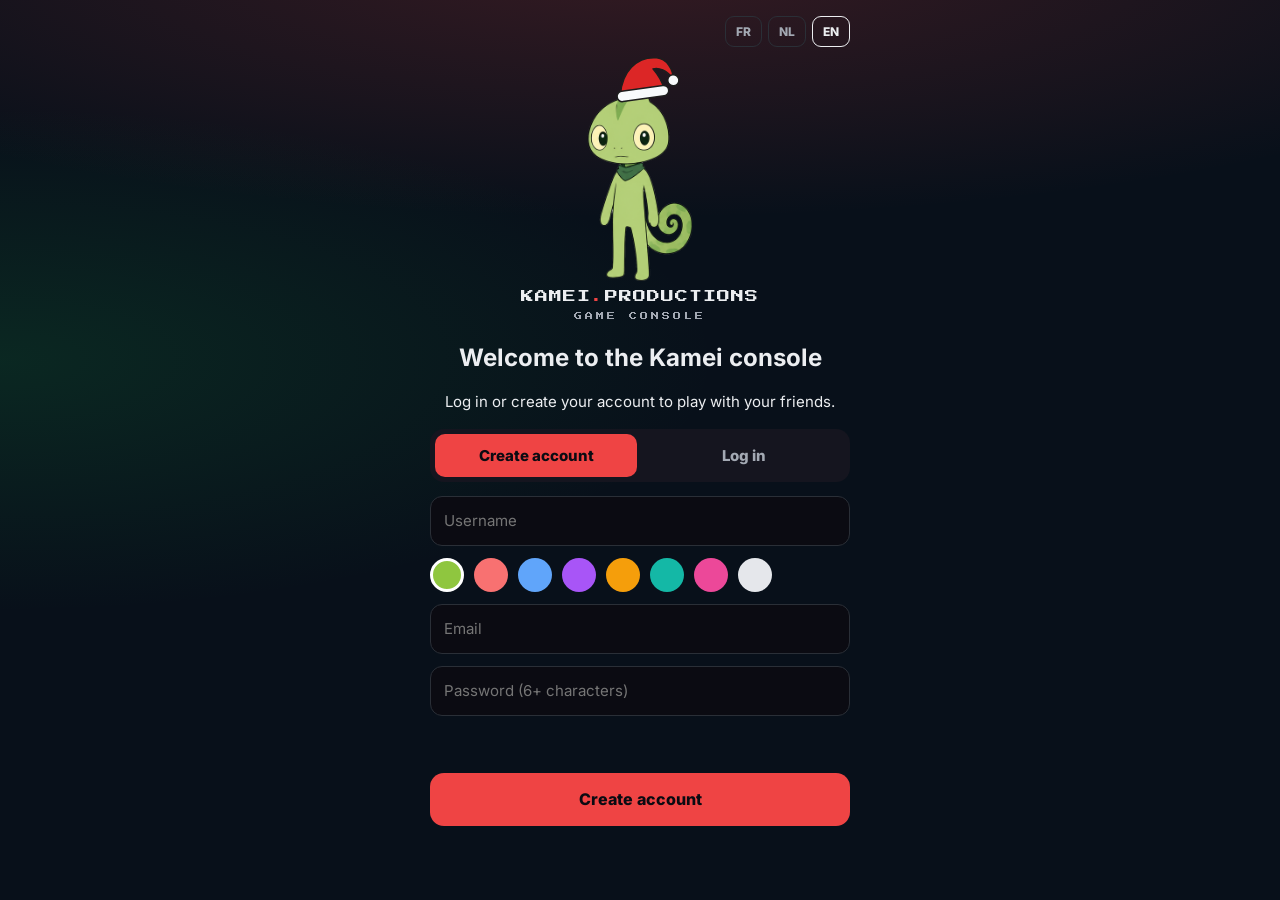
==== docs/index.html @ 5b2b3381 "Site web : mise à jour (v27)" ====
<!DOCTYPE html>
<html lang="fr">
<head>
<meta charset="utf-8">
<meta name="viewport" content="width=device-width, initial-scale=1, viewport-fit=cover">
<title>Kamei Productions Game Console</title>
<link rel="manifest" href="manifest.webmanifest">
<link rel="icon" id="favIcon" type="image/png" href="icons/default-192.png">
<link rel="apple-touch-icon" id="appleIcon" href="icons/default-180.png">
<meta name="theme-color" content="#0b0b12">
<meta name="apple-mobile-web-app-capable" content="yes">
<meta name="mobile-web-app-capable" content="yes">
<meta name="apple-mobile-web-app-status-bar-style" content="black-translucent">
<meta name="apple-mobile-web-app-title" content="Kamei Console">
<script>
  /* Web version: the service worker unlocks PSP / DOS (threads). Not used inside the Android app. */
  window.KAMEI_WEB = !window.KameiNative;
  if (window.KAMEI_WEB && "serviceWorker" in navigator && window.isSecureContext) {
    navigator.serviceWorker.register("sw.js").then(() => navigator.serviceWorker.ready).then(() => {
      if (!window.crossOriginIsolated && !sessionStorage.getItem("kamei-coi")) { sessionStorage.setItem("kamei-coi", "1"); location.reload(); }
    }).catch(() => {});
  }
</script>
<link href="fonts/fonts.css" rel="stylesheet">
<style>
  :root { --bg: #0E1013; --panel: #16191E; --line: #2A2F37; --text: #ECEEF1; --muted: #A3A9B3; --theme: #9BD14B; }
  * { box-sizing: border-box; -webkit-tap-highlight-color: transparent; }
  html, body { margin: 0; background: var(--bg); color: var(--text); font: 15px/1.45 Inter, system-ui, sans-serif; }
  body { background: radial-gradient(130% 50% at 50% -10%, color-mix(in srgb, var(--theme) 9%, transparent), transparent 70%) var(--bg) no-repeat;
         padding: calc(env(safe-area-inset-top) + 18px) 16px calc(env(safe-area-inset-bottom) + 100px); min-height: 100vh; }
  button { font: inherit; color: inherit; border: 0; background: none; cursor: pointer; }

  header { display: flex; align-items: center; justify-content: space-between; gap: 10px; max-width: 1100px; margin: 0 auto 18px; }
  .brand { display: flex; align-items: center; gap: 10px; min-width: 0; }
  .mark { width: 44px; height: 44px; flex: none; object-fit: cover; object-position: top; border-radius: 50%;
          background: color-mix(in srgb, var(--theme) 25%, #15151f); border: 2px solid var(--theme); transition: border-color .4s; }
  .logo { font-family: "Press Start 2P", monospace; font-size: 12px; letter-spacing: 1px; line-height: 1.6; white-space: nowrap; }
  .logo span { color: var(--theme); }
  .logo small { display: block; font-size: 8px; color: var(--muted); letter-spacing: 3px; margin-top: 2px; }
  .lang { flex: none; font-weight: 800; font-size: 12px; padding: 8px 10px; border-radius: 10px; border: 1px solid var(--line); color: var(--muted); }

  .hbtns { display: flex; gap: 8px; align-items: center; flex: none; }
  .acc { padding: 0; border-radius: 50%; }
  .av { display: inline-grid; place-items: center; border-radius: 50%; background: var(--ac); color: #0b0b12; font-weight: 800; flex: none; }
  .av { position: relative; overflow: hidden; } .av img { position: absolute; inset: 0; width: 100%; height: 100%; object-fit: cover; }
  .colors { display: flex; gap: 10px; margin: 0 0 12px; flex-wrap: wrap; }
  .colors button { width: 34px; height: 34px; border-radius: 50%; background: var(--ac); border: 3px solid transparent; }
  .colors button.on { border-color: #fff; }
  .hint.err { color: #ff6b81; min-height: 1em; }
  .acc-head { display: flex; gap: 12px; align-items: center; margin-bottom: 14px; }
  .acc-head h3 { margin: 0 0 2px; }
  .code { color: var(--text); letter-spacing: 1px; }
  .mini { margin-left: 6px; padding: 4px 8px; border-radius: 8px; background: #2a2a3d; font-size: 12px; font-weight: 700; }
  .addf { display: flex; gap: 8px; } .addf input { flex: 1; } .addf button { width: 48px; height: 46px; border-radius: 10px; background: var(--theme); color: #0b0b12; font-weight: 800; font-size: 20px; }
  .friend, .sess { position: relative; display: flex; gap: 12px; align-items: center; width: 100%; text-align: left; padding: 10px; border-radius: 14px; background: #1b1b28; margin-bottom: 8px; }
  .friend .dot { position: absolute; left: 42px; top: 40px; width: 12px; height: 12px; border-radius: 50%; background: #55556e; border: 2px solid #1b1b28; }
  .friend .dot.on { background: #4ade80; }
  .fi { flex: 1; min-width: 0; } .fi b { display: block; font-size: 14px; } .fi span { display: block; color: var(--muted); font-size: 12px; white-space: nowrap; overflow: hidden; text-overflow: ellipsis; }
  .fi span.playing { color: #4ade80; }
  .friend img, .sess img { width: 40px; height: 40px; object-fit: contain; flex: none; }
  .sess .ph { width: 40px; height: 40px; flex: none; display: grid; place-items: center; border-radius: 8px; background: #0b0b12; font-size: 10px; font-weight: 800; color: var(--muted); }
  .btns .danger { color: #ff6b81; }
  .badge { display: inline-block; vertical-align: middle; font-size: 10px; font-weight: 800; padding: 2px 6px; border-radius: 6px; background: var(--theme); color: #0b0b12; margin-left: 4px; }
  .badge.ban { background: #ff6b81; }
  .fi span.badge, .fi .badge { display: inline-block; width: auto; color: #0b0b12; margin: 2px 0 0; }
  .stats { display: grid; grid-template-columns: repeat(3, 1fr); gap: 8px; margin: 10px 0 14px; }
  .stats div { background: #1b1b28; border-radius: 12px; padding: 10px; text-align: center; }
  .stats b { display: block; font-size: 18px; } .stats span { color: var(--muted); font-size: 11px; }
  .wrap { max-width: 1100px; margin: 0 auto; }
  /* ---- swipeable console deck ---- */
  .deck { display: flex; gap: 12px; overflow-x: auto; scroll-snap-type: x mandatory; margin: 0 -16px; padding: 4px 16px 8px;
          scrollbar-width: none; -webkit-overflow-scrolling: touch; overscroll-behavior-x: contain; }
  .deck::-webkit-scrollbar { display: none; }
  .slide { position: relative; flex: 0 0 84%; max-width: 520px; height: min(62vh, 470px); min-height: 360px; scroll-snap-align: center; border-radius: 26px; overflow: hidden;
           background: radial-gradient(120% 70% at 70% 100%, color-mix(in srgb, var(--c) 45%, transparent), transparent 70%),
                       linear-gradient(170deg, color-mix(in srgb, var(--c) 30%, #1a1024), #0e0a16 80%);
           border: 1px solid color-mix(in srgb, var(--c) 45%, var(--line)); transition: transform .3s, opacity .3s; transform: scale(.94); opacity: .6; }
  .slide.on { transform: none; opacity: 1; }
  .slide .txt { position: absolute; left: 20px; right: 20px; top: 18px; z-index: 2; }
  .slide .resume { display: flex; flex-direction: column; align-items: flex-start; gap: 2px; margin-top: 12px; border: 0; border-radius: 14px; padding: 10px 14px; max-width: 100%;
    background: linear-gradient(135deg, var(--tacc, #8fc63f), var(--tacc2, #22c55e)); color: #0b0b12; font: 800 12px Inter, sans-serif; text-align: left; box-shadow: 0 8px 24px rgba(0,0,0,.35); }
  .slide .resume b { font-size: 15px; white-space: nowrap; overflow: hidden; text-overflow: ellipsis; max-width: 240px; }
  .slide .kicker { font-family: "Press Start 2P", monospace; font-size: 9px; letter-spacing: 1px; color: var(--c); }
  .slide h2 { margin: 8px 0 4px; font-size: 30px; line-height: 1.05; font-weight: 800; }
  .slide p { margin: 0; color: var(--muted); font-size: 13px; }
  .slide .count { display: inline-block; margin-top: 8px; padding: 4px 10px; border-radius: 999px; background: rgba(0,0,0,.4); color: var(--text); font-weight: 700; font-size: 12px; }
  .slide .scene { position: absolute; left: 0; right: 0; bottom: 0; width: 100%; height: 76%; }
  .slide.on .scene { animation: bob 3.2s ease-in-out infinite; }
  @keyframes bob { 0%, 100% { transform: none; } 50% { transform: translateY(-5px); } }
  .slide .pk { position: absolute; width: 58px; bottom: 10px; left: 12px; z-index: 1; filter: drop-shadow(0 0 14px rgba(255,140,30,.55)); animation: flicker 2.6s infinite; }
  .slide .pk.r { left: auto; right: 12px; width: 42px; animation-delay: 1.1s; }
  @keyframes flicker { 0%, 100% { filter: drop-shadow(0 0 14px rgba(255,140,30,.55)); } 45% { filter: drop-shadow(0 0 22px rgba(255,170,40,.8)); } 55% { filter: drop-shadow(0 0 8px rgba(255,120,20,.4)); } }
  .dots { display: flex; justify-content: center; gap: 3px; padding: 8px 6px 2px; flex-wrap: nowrap; overflow: hidden; }
  .dots i { flex: 0 0 5px; height: 5px; border-radius: 3px; background: #3a3050; transition: flex-basis .25s, background .25s; }
  .dots i.on { flex-basis: 16px; background: var(--theme); }
  .swipe-hint { text-align: center; color: var(--muted); font-size: 11px; margin-top: 2px; }
  .hero { display: flex; align-items: flex-end; gap: 8px; border-radius: 22px; overflow: hidden;
          background: linear-gradient(160deg, color-mix(in srgb, var(--theme) 38%, #15151f), #12121b 75%);
          border: 1px solid color-mix(in srgb, var(--theme) 40%, var(--line)); min-height: 210px; transition: background .4s, border-color .4s; }
  .hero .txt { flex: 1; padding: 20px 0 22px 20px; align-self: center; min-width: 0; }
  .hero .kicker { font-family: "Press Start 2P", monospace; font-size: 9px; letter-spacing: 1px; color: var(--theme); }
  .hero h2 { margin: 8px 0 6px; font-size: 22px; line-height: 1.15; font-weight: 800; }
  .hero p { margin: 0; color: var(--muted); font-size: 13px; }
  .hero .scene { flex: none; width: 52%; max-width: 260px; display: block; animation: bob 3.2s ease-in-out infinite; }
  .hero.swap .scene { animation: pop .45s cubic-bezier(.2,1.4,.4,1), bob 3.2s ease-in-out .45s infinite; }
  @keyframes bob { 50% { transform: translateY(-4px); } }
  @keyframes pop { from { transform: translateY(30px) scale(.9); opacity: 0; } }

  .tabs { display: flex; gap: 8px; overflow-x: auto; padding: 14px 0 12px; scrollbar-width: none; }
  .tabs::-webkit-scrollbar { display: none; }
  .tab { flex: none; padding: 8px 14px; border-radius: 999px; border: 1px solid var(--line); color: var(--muted); font-weight: 600; font-size: 13px; }
  .tab.has { color: var(--text); }
  .tab.on { background: var(--theme); color: #0b0b12; border-color: var(--theme); }
  .tabs { padding-top: 8px; }

  .search { width: 100%; padding: 12px 14px; border-radius: 12px; border: 1px solid var(--line); background: var(--panel);
            color: var(--text); font: inherit; outline: none; margin-bottom: 14px; }

  .grid { display: grid; grid-template-columns: repeat(auto-fill, minmax(150px, 1fr)); gap: 14px; }
  .card { position: relative; text-align: left; border-radius: 14px; background: var(--panel); border: 1px solid var(--line);
          overflow: hidden; display: flex; flex-direction: column; transition: transform .12s; }
  .card:active { transform: scale(.97); }
  .cart { aspect-ratio: 1 / 1; position: relative; display: grid; place-items: center; padding: 14px; width: 100%;
          background: radial-gradient(120% 90% at 30% 10%, color-mix(in srgb, var(--c) 55%, #000) 0%, #101018 75%); }
  .cart .label { width: 78%; aspect-ratio: 1 / 1.05; border-radius: 6px 6px 14px 6px; background: var(--c);
                 box-shadow: inset 0 0 0 3px rgba(0,0,0,.18), 0 10px 24px rgba(0,0,0,.45);
                 display: grid; place-items: center; padding: 10px; color: #111; text-align: center;
                 font-family: "Press Start 2P", monospace; font-size: 9px; line-height: 1.6; word-break: break-word; overflow: hidden; }
  .cart img.cover { position: absolute; inset: 6%; width: 88%; height: 88%; object-fit: contain; filter: drop-shadow(0 10px 18px rgba(0,0,0,.5)); }
  .cart:has(img.cover) .label { visibility: hidden; }
  .cart .sys { position: absolute; top: 8px; left: 8px; font-size: 10px; font-weight: 800; letter-spacing: .5px; z-index: 1;
               padding: 3px 7px; border-radius: 6px; background: rgba(0,0,0,.6); color: #fff; }
  .meta { padding: 10px 12px 12px; }
  .title { font-weight: 700; font-size: 14px; line-height: 1.3; display: -webkit-box; -webkit-line-clamp: 2; -webkit-box-orient: vertical; overflow: hidden; }
  .sub { color: var(--muted); font-size: 12px; margin-top: 3px; white-space: nowrap; overflow: hidden; text-overflow: ellipsis; }
  .more { position: absolute; top: 6px; right: 6px; width: 32px; height: 32px; border-radius: 10px; background: rgba(0,0,0,.55);
          color: #fff; font-size: 18px; line-height: 1; display: grid; place-items: center; z-index: 1; }

  .empty { text-align: center; padding: 50px 20px; color: var(--muted); }
  .empty .big { font-family: "Press Start 2P", monospace; color: var(--text); font-size: 13px; line-height: 1.8; margin-bottom: 14px; }
  .empty p { max-width: 380px; margin: 8px auto; }

  .fab { position: fixed; right: 18px; bottom: calc(env(safe-area-inset-bottom) + 18px); z-index: 5; transition: background .4s;
         background: var(--theme); color: #0b0b12; font-weight: 800; padding: 15px 22px; border-radius: 16px;
         box-shadow: 0 10px 30px color-mix(in srgb, var(--theme) 40%, transparent); }
  .hidden-input { display: none; }
  .foot { max-width: 1100px; margin: 40px auto 0; color: #55556e; font-size: 11px; text-align: center; }
  .foot a { color: inherit; }

  .toast { position: fixed; left: 50%; bottom: calc(env(safe-area-inset-bottom) + 88px); transform: translate(-50%, 14px) scale(.96);
           background: linear-gradient(135deg, #24243c, #191926); padding: 11px 18px 11px 14px; border-radius: 16px; font-size: 13.5px; font-weight: 600; z-index: 70; opacity: 0;
           transition: opacity .22s, transform .28s cubic-bezier(.2,1.4,.4,1); pointer-events: none; max-width: 88vw; text-align: left;
           border: 1.5px solid color-mix(in srgb, var(--tacc, #8fc63f) 55%, transparent); box-shadow: 0 10px 30px rgba(0,0,0,.45), 0 0 18px color-mix(in srgb, var(--tacc, #8fc63f) 25%, transparent);
           display: flex; align-items: center; gap: 10px; }
  .toast::before { content: ""; flex: 0 0 26px; height: 26px; border-radius: 50%; background: var(--tacc, #8fc63f) var(--khead) center 18% / 150% auto no-repeat; border: 2px solid var(--tacc, #8fc63f); }
  .toast:empty { display: none; }
  .toast.on { opacity: 1; transform: translate(-50%, 0) scale(1); }
  /* in-app notification card (chat, trades, friends, updates) */
  .knotif { position: fixed; left: 12px; right: 12px; top: calc(env(safe-area-inset-top) + 10px); z-index: 90; display: flex; gap: 12px; align-items: center;
            padding: 12px 14px; border-radius: 20px; background: linear-gradient(135deg, color-mix(in srgb, var(--tacc, #8fc63f) 22%, #1b1b2b), #15151f 70%);
            border: 1.5px solid color-mix(in srgb, var(--tacc, #8fc63f) 60%, transparent); box-shadow: 0 14px 40px rgba(0,0,0,.55), 0 0 24px color-mix(in srgb, var(--tacc, #8fc63f) 30%, transparent);
            transform: translateY(-140%); transition: transform .45s cubic-bezier(.2,1.3,.4,1), opacity .3s; opacity: 0; touch-action: pan-x; }
  .knotif.on { transform: none; opacity: 1; }
  .knotif .kav { flex: 0 0 46px; height: 46px; border-radius: 50%; border: 2.5px solid var(--tacc, #8fc63f); background: var(--tacc, #8fc63f) var(--khead) center 16% / 150% auto no-repeat; position: relative; }
  .knotif .kav i { position: absolute; right: -6px; bottom: -6px; font-style: normal; font-size: 18px; }
  .knotif .kt { flex: 1; min-width: 0; }
  .knotif .kt b { display: block; font-family: var(--tfont, Inter), Inter, sans-serif; font-size: 17px; font-weight: 400; color: var(--tacc, #8fc63f); letter-spacing: .3px; white-space: nowrap; overflow: hidden; text-overflow: ellipsis; }
  body:not(.themed) .knotif .kt b { font-weight: 800; font-size: 15px; }
  .knotif .kt span { display: block; font-size: 14px; color: #e8e8f2; overflow: hidden; display: -webkit-box; -webkit-line-clamp: 2; -webkit-box-orient: vertical; }
  .knotif .kx { flex: 0 0 auto; color: var(--muted); font-size: 18px; padding: 4px; }

  .sheet-bg { position: fixed; inset: 0; background: rgba(0,0,0,.6); z-index: 60; display: none; align-items: flex-end; justify-content: center; }
  .sheet-bg.on { display: flex; }
  .sheet { width: 100%; max-width: 480px; max-height: 85vh; overflow-y: auto; background: var(--panel); border-radius: 20px 20px 0 0;
           padding: 18px 16px calc(env(safe-area-inset-bottom) + 18px); border: 1px solid var(--line); }
  .sheet h3, .view h3 { margin: 0 0 4px; font-size: 16px; }
  .sheet .hint, .view .hint { color: var(--muted); font-size: 13px; margin: 0 0 14px; }
  .sheet .row, .view .row { display: block; width: 100%; text-align: left; padding: 14px; border-radius: 12px; font-weight: 600; }
  .sheet .row:active, .view .row:active { background: #1e1e2c; }
  .sheet .row.on, .view .row.on { color: var(--theme); }
  .sheet .danger, .view .danger { color: #ff6b81; }
  .sheet input, .view input { width: 100%; padding: 12px; border-radius: 10px; border: 1px solid var(--line); background: var(--bg); color: var(--text); font: inherit; margin-bottom: 12px; }
  .sheet .btns, .view .btns { display: flex; gap: 10px; }
  .sheet .btns button, .view .btns button { flex: 1; padding: 12px; border-radius: 12px; font-weight: 700; background: #23233a; }
  .sheet .btns .ok, .view .btns .ok { background: var(--theme); color: #0b0b12; }
  .covgrid { display: grid; grid-template-columns: repeat(3, 1fr); gap: 10px; margin-top: 12px; }
  .covgrid button { display: flex; flex-direction: column; gap: 4px; padding: 6px; border-radius: 10px; background: #1b1b28; text-align: left; }
  .covgrid img { width: 100%; aspect-ratio: 1; object-fit: contain; }
  .covgrid span { font-size: 10px; color: var(--muted); line-height: 1.2; display: -webkit-box; -webkit-line-clamp: 3; -webkit-box-orient: vertical; overflow: hidden; }
  .covgrid .hint { grid-column: 1 / -1; }
  /* ---- welcome screen (account required) ---- */
  body.gated { overflow: hidden; }
  #gate { position: fixed; inset: 0; z-index: 90; overflow-y: auto; background: var(--tbg, radial-gradient(120% 50% at 50% 0%, rgba(143,198,63,.18), transparent 65%) #0b0b12);
          padding: calc(env(safe-area-inset-top) + 16px) 22px calc(env(safe-area-inset-bottom) + 30px); }
  #gate .gwrap { max-width: 420px; margin: 0 auto; text-align: center; }
  #gate .glang { display: flex; justify-content: flex-end; gap: 6px; }
  #gate .glang button { padding: 6px 10px; border-radius: 9px; border: 1px solid var(--line); color: var(--muted); font-weight: 800; font-size: 12px; }
  #gate .glang button.on { color: var(--text); border-color: var(--text); }
  #gate .gart { width: 150px; height: 230px; display: block; margin: 4px auto 6px; animation: bob 3.2s ease-in-out infinite; }
  #gate .logo { font-size: 13px; }
  #gate h2 { font-size: 24px; margin: 18px 0 6px; }
  #gate .gtabs { display: grid; grid-template-columns: 1fr 1fr; gap: 6px; background: #15151f; padding: 5px; border-radius: 14px; margin: 16px 0 14px; }
  #gate .gtabs button { padding: 11px; border-radius: 10px; font-weight: 800; color: var(--muted); }
  #gate .gtabs button.on { background: var(--tacc, #8fc63f); color: #0b0b12; }
  #gate #gateForm { text-align: left; }
  #gate input { width: 100%; padding: 13px; border-radius: 12px; border: 1px solid var(--line); background: #0b0b12; color: var(--text); font: inherit; margin-bottom: 12px; }
  #gate .btns button.ok { width: 100%; padding: 15px; border-radius: 14px; font-weight: 800; font-size: 16px; background: var(--tacc, #8fc63f); color: #0b0b12; }
  /* ---- trades ---- */
  .sheet h4, .view h4 { margin: 16px 0 8px; font-size: 13px; color: var(--muted); text-transform: uppercase; letter-spacing: .5px; }
  .ok-row { background: color-mix(in srgb, var(--theme) 22%, transparent); color: var(--text); text-align: center !important; }
  .mon { display: inline-flex; align-items: center; gap: 8px; vertical-align: middle; }
  .mon img { width: 48px; height: 48px; image-rendering: pixelated; }
  .mon b { font-size: 14px; } .mon small { color: var(--muted); font-size: 11px; margin-left: 4px; }
  .trade { background: #1b1b28; border-radius: 14px; padding: 10px 12px; margin-bottom: 10px; }
  .trade .tline { font-weight: 700; margin-bottom: 4px; }
  .trade .btns { margin-top: 8px; }
  .trade.small { display: flex; flex-wrap: wrap; align-items: center; gap: 6px; }
  .trade .arrow { color: var(--muted); font-weight: 700; }
  .trade .st { margin-left: auto; font-size: 12px; font-weight: 700; color: var(--muted); }
  .trade .st.accepted { color: #4ade80; } .trade .st.declined, .trade .st.cancelled { color: #ff6b81; }
  .mongrid { display: grid; grid-template-columns: repeat(2, 1fr); gap: 8px; max-height: 50vh; overflow-y: auto; margin-bottom: 12px; }
  .mongrid button { background: #1b1b28; border-radius: 12px; padding: 6px; text-align: left; }
  .mongrid .mon { flex-wrap: wrap; } .mongrid .mon small { display: block; margin: 0; width: 100%; }
  .acc.dot { position: relative; } .acc.dot::after { content: ""; position: absolute; top: 0; right: 0; width: 11px; height: 11px; border-radius: 50%; background: #ff4757; border: 2px solid var(--bg); }
  .catitem { display: flex; gap: 12px; align-items: center; background: #1b1b28; border-radius: 14px; padding: 10px; margin-bottom: 10px; }
  .catitem .cimg { position: relative; width: 62px; height: 62px; flex: none; border-radius: 10px; display: grid; place-items: center; overflow: hidden;
                   background: radial-gradient(circle at 30% 20%, color-mix(in srgb, var(--c) 60%, #000), #101018); }
  .catitem .cimg img { position: absolute; inset: 0; width: 100%; height: 100%; object-fit: cover; }
  .catitem .cimg span { font-size: 10px; font-weight: 800; color: #fff; }
  .catitem .cinfo { flex: 1; min-width: 0; } .catitem .cinfo b { display: block; font-size: 14px; }
  .catitem .cinfo small { display: block; color: var(--muted); font-size: 12px; } .catitem .cinfo a { font-size: 12px; color: var(--theme); }
  .catitem .cact { display: flex; flex-direction: column; gap: 6px; align-items: flex-end; }
  .catitem .cact .ok { background: var(--theme); color: #0b0b12; font-weight: 800; padding: 8px 12px; border-radius: 10px; }
  .catitem .done { color: #4ade80; font-size: 12px; font-weight: 700; }
  .slot { display: flex; gap: 12px; align-items: center; padding: 10px; border-radius: 14px; background: #1b1b28; margin-bottom: 10px; }
  .slot .thumb { width: 84px; height: 63px; flex: none; border-radius: 8px; background: #0b0b12 center/contain no-repeat; display: grid; place-items: center; color: #44445a; font-size: 20px; }
  .slot .info { flex: 1; min-width: 0; }
  .slot .info b { display: block; font-size: 14px; }
  .slot .info span { color: var(--muted); font-size: 12px; }
  .slot .acts { display: flex; flex-direction: column; gap: 6px; }
  .slot .acts button { padding: 7px 12px; border-radius: 9px; font-weight: 700; font-size: 12px; background: #2a2a3d; }
  .slot .acts .ok { background: var(--theme); color: #0b0b12; }
  .slot .acts button:disabled { opacity: .35; }

  #player { position: fixed; inset: 0; z-index: 40; background: #0b0b12; display: none; flex-direction: column; }
  #player.on { display: flex; }
  .pbar { flex: none; display: flex; align-items: center; gap: 8px; padding: calc(env(safe-area-inset-top) + 6px) 10px 6px; }
  .pbar .now { flex: 1; min-width: 0; font-weight: 700; font-size: 14px; white-space: nowrap; overflow: hidden; text-overflow: ellipsis; color: var(--muted); }
  .pbar button { background: #23233a; color: #fff; font-weight: 700; font-size: 13px; padding: 8px 12px; border-radius: 10px; flex: none; }
  #player iframe { flex: 1; width: 100%; border: 0; display: block; }

  /* ===== Studio layout (web 23) ===== */
  #catBtn, #langBtn { display: none !important; }
  .deck { display: block; overflow: visible; scroll-snap-type: none; margin: 0 0 4px; padding: 0; }
  .dots { display: none; }
  .shero { position: relative; border-radius: 20px; background: var(--panel); border: 1px solid var(--line); padding: 16px; overflow: hidden; }
  body.themed .shero { background: linear-gradient(160deg, color-mix(in srgb, var(--tacc, #9BD14B) 16%, var(--panel)), var(--panel) 70%); }
  .shero .sh-top { display: flex; align-items: center; gap: 12px; }
  .shero .txt { flex: 1; min-width: 0; }
  .shero .kicker { font-family: "Press Start 2P", monospace; font-size: 9px; letter-spacing: 1px; color: var(--theme); }
  .shero h2 { margin: 8px 0 2px; font-size: 24px; line-height: 1.1; font-weight: 800; }
  .shero p { margin: 0; color: var(--muted); font-size: 13px; }
  .shero .sh-k { width: 92px; height: 120px; flex: none; margin: -6px -4px -16px 0; }
  .shero .sh-prop { position: absolute; width: 34px; right: 104px; bottom: 10px; opacity: .9; }
  .sh-res { display: flex; align-items: center; gap: 12px; width: 100%; margin-top: 14px; padding: 10px; border-radius: 14px; background: var(--bg); border: 1px solid var(--line); text-align: left; }
  .sh-res .cv { width: 56px; height: 56px; flex: none; border-radius: 10px; background: color-mix(in srgb, var(--c) 30%, var(--panel)); display: grid; place-items: center; font-size: 10px; font-weight: 800; overflow: hidden; }
  .sh-res .cv img { width: 100%; height: 100%; object-fit: cover; }
  .sh-res .fi small { display: block; font-size: 11px; font-weight: 700; letter-spacing: .6px; color: var(--theme); }
  .sh-res .go { width: 46px; height: 46px; flex: none; border-radius: 50%; background: var(--theme); color: #0b0b12; display: grid; place-items: center; }
  .tabs { padding: 14px 0 10px; }
  .tab { border-radius: 10px; background: var(--panel); }
  .tab.on { background: var(--text); color: var(--bg); border-color: var(--text); }
  .grid { grid-template-columns: repeat(auto-fill, minmax(104px, 1fr)); gap: 14px 12px; }
  .card { background: none; border: 0; border-radius: 0; overflow: visible; }
  .cart { aspect-ratio: 3 / 4; border-radius: 12px; border: 1px solid var(--line); background: color-mix(in srgb, var(--c) 26%, var(--panel)); padding: 10px; overflow: hidden; }
  .cart .label { width: 86%; font-size: 8px; box-shadow: none; }
  .cart img.cover { inset: 0; width: 100%; height: 100%; object-fit: cover; filter: none; }
  .cart .sys { top: auto; bottom: 6px; left: 6px; background: var(--bg); }
  .card .more { display: none; }
  .meta { padding: 6px 2px 0; }
  .title { font-size: 12.5px; -webkit-line-clamp: 1; }
  .sub { font-size: 11px; }
  .gf-head { height: 150px; margin: -6px -6px 14px; border-radius: 16px; background: color-mix(in srgb, var(--c) 28%, var(--panel)); display: grid; place-items: center; overflow: hidden; border: 1px solid var(--line); }
  .gf-head img { width: 100%; height: 100%; object-fit: cover; }
  .gf-head .label { font-family: "Press Start 2P", monospace; font-size: 10px; text-align: center; padding: 16px; line-height: 1.7; }
  .gf-meta { display: flex; gap: 8px; align-items: center; flex-wrap: wrap; color: var(--muted); font-size: 13px; margin: 0 0 14px; }
  .gf-meta .chip { border: 1px solid var(--line); border-radius: 6px; padding: 2px 7px; color: var(--text); font-weight: 700; font-size: 12px; }
  .gf-btns { display: grid; grid-template-columns: 1fr 1fr; gap: 10px; margin-bottom: 14px; }
  .gf-btns button { height: 50px; border-radius: 14px; background: #23272E; font-weight: 700; }
  .gf-btns button.ok { background: var(--theme); color: #0b0b12; }
  .gf-btns button:only-child { grid-column: 1 / -1; }
  .gf-slots { display: grid; grid-template-columns: repeat(4, 1fr); gap: 8px; margin-bottom: 14px; }
  .gf-slots button { height: 62px; border-radius: 12px; border: 1px solid var(--line); background: var(--bg); display: flex; flex-direction: column; align-items: center; justify-content: center; gap: 2px; }
  .gf-slots button b { font-size: 13px; } .gf-slots button span { font-size: 11px; color: var(--muted); }
  .gf-slots button:disabled { opacity: .45; }
  .gf-slots button.has { border-color: color-mix(in srgb, var(--theme) 60%, var(--line)); }
  .gf-list { background: var(--bg); border: 1px solid var(--line); border-radius: 14px; overflow: hidden; }
  .sheet .gf-list .row { border-radius: 0; border-bottom: 1px solid var(--line); padding: 13px 14px; font-weight: 500; }
  .sheet .gf-list .row:last-child { border-bottom: 0; }
  .gf-h4 { margin: 0 0 8px 2px; font-size: 12px; font-weight: 700; letter-spacing: .6px; color: var(--muted); }
</style>
<script src="themes.js"></script>
</head>
<body>
<svg width="0" height="0" style="position:absolute" aria-hidden="true"><defs>
  <symbol id="kHead" viewBox="0 0 260 320"><image href="[data-uri]" width="260" height="320"/></symbol>
  <symbol id="kFull" viewBox="0 0 240 456"><image href="[data-uri]" width="240" height="456"/></symbol>
  <linearGradient id="fadeGrad" x1="0" y1="0" x2="0" y2="1"><stop offset=".72" stop-color="#fff"/><stop offset=".92" stop-color="#000"/></linearGradient>
  <mask id="fadeMask" maskContentUnits="objectBoundingBox"><rect width="1" height="1" fill="url(#fadeGrad)"/></mask>
  <linearGradient id="gloss" x1="0" y1="0" x2="1" y2="1"><stop offset="0" stop-color="#fff" stop-opacity=".28"/><stop offset=".5" stop-color="#fff" stop-opacity="0"/></linearGradient>
</defs></svg>
<header>
  <div class="brand"><img class="mark" src="[data-uri]" alt=""><div class="logo">KAMEI<span>.</span>PRODUCTIONS<small>GAME CONSOLE</small></div></div>
  <div class="hbtns"><button class="lang" id="catBtn" aria-label="Catalogue">📚</button><button class="acc" id="accBtn"></button><button class="lang" id="langBtn">FR</button></div>
</header>

<div class="wrap">
  <div class="deck" id="deck"></div>
  <div class="dots" id="dots"></div>
  <div class="tabs" id="tabs"></div>
  <input class="search" id="search" type="search" autocomplete="off">
  <div class="grid" id="grid"></div>
  <div class="empty" id="empty" hidden></div>
</div>

<p class="foot" id="foot"></p>

<button class="fab" id="add"></button>
<input id="file" class="hidden-input" type="file" multiple>
<input id="coverFile" class="hidden-input" type="file" accept="image/*">
<div class="toast" id="toast"></div>
<style>:root { --khead: url("[data-uri]"); }</style>
<div class="sheet-bg" id="sheetBg"><div class="sheet" id="sheet"></div></div>

<div id="player">
  <div class="pbar"><button id="quit"></button><div class="now" id="now"></div><button id="savesBtn"></button></div>
  <iframe id="frame" title="Jeu" allow="fullscreen; gamepad; autoplay"></iframe>
</div>

<script>
/* =================== Languages =================== */
const I18N = {
  fr: {
    search: "Rechercher un jeu…", add: "+ Ajouter", all: "Tous", games: (n) => `${n} jeu${n > 1 ? "x" : ""}`,
    emptyTitle: "AUCUN JEU", empty1: "Appuie sur <b>+ Ajouter</b> et choisis tes ROMs.", empty2: "Elles restent sur ton appareil : rien n'est envoyé en ligne.",
    hello: "SALUT !", whatPlay: "On joue à quoi ?", choose: "Choisis une console en dessous.", welcome: "Bienvenue", addFirst: "Ajoute tes premières ROMs avec le bouton +.",
    noResult: "Aucun résultat", noGame: "Pas encore de jeu pour cette console.",
    importing: "Import en cours…", added: (n) => `${n} jeu${n > 1 ? "x" : ""} ajouté${n > 1 ? "s" : ""}`, ignored: (a, n) => `${a ? a + " ajouté(s), " : ""}${n} fichier(s) ignoré(s)`,
    noRom: "pas de ROM dans le zip", badZip: "zip illisible", unzip: (e) => `décompresse d'abord le .${e}`, unknown: "format non reconnu", noSpace: "plus assez de place",
    whichConsole: "Quelle console ?", skip: "Ignorer ce fichier", play: "▶ Jouer", rename: "Renommer", changeSys: "Changer de console",
    findCover: "Chercher la jaquette sur internet", pickCover: "Choisir une image comme jaquette", removeCover: "Retirer la jaquette",
    del: "Supprimer de la bibliothèque", delQ: (t) => `Supprimer « ${t} » ?`, delHint: "La ROM et ses sauvegardes sont retirées de l'app. Le fichier d'origine sur ton téléphone n'est pas touché.",
    cancel: "Annuler", ok: "OK", delete: "Supprimer", deleted: "Jeu supprimé",
    now: "à l'instant", min: (n) => `il y a ${n} min`, hours: (n) => `il y a ${n} h`, yesterday: "hier", days: (n) => `il y a ${n} jours`, played: (a) => `Joué ${a}`,
    quit: "✕ Quitter", saves: "💾 Sauvegardes", savesTitle: "Sauvegardes", savesHint: "Les sauvegardes du jeu se font aussi toutes seules toutes les 30 s.",
    slotAuto: "Auto (en quittant)", slot: (n) => `Emplacement ${n}`, emptySlot: "Vide", save: "Sauver", load: "Charger",
    savedOk: "Partie sauvegardée", loadedOk: "Partie chargée", failed: "Ça n'a pas marché, réessaie",
    coverSearching: "Recherche de la jaquette…", coverFound: "Jaquette trouvée", coverNone: "Pas de jaquette trouvée pour ce nom", coverWeb: "Recherche plus large sur le web…", coverSaving: "Enregistrement de la jaquette…", coverGoogle: "🌐 Chercher sur Google Images", coverGoogleHint: "Enregistre l'image sur ton téléphone, puis reviens et touche « Choisir une image comme jaquette ».",
    storage: "Le stockage n'est pas disponible ici", language: "Langue", foot: "Émulation : EmulatorJS (GPL-3.0) et cœurs libretro. Jaquettes : projet libretro-thumbnails.",
    padOn: "Manette connectée 🎮 · boutons tactiles cachés", padOff: "Boutons tactiles affichés 👆", other: "Autre",
    getApk: "📱 Télécharger l'appli Android", noApk: "Pas encore de lien vers l'APK",
    resume: "Continuer", 
    newGame: "Nouvelle partie", gfSaves: "SAUVEGARDES", gfMore: "PLUS", gfNone: "—", 
    bios: "🧩 BIOS", biosMenu: "🧩 BIOS des consoles", biosNeed: (n) => `Cette console a besoin de son BIOS (fichier système copié depuis ta propre console) : ${n}`,
    biosOpt: (n) => `BIOS facultatif (meilleure compatibilité) : ${n}`, biosAdd: "📥 Importer le BIOS", biosHave: (n) => `✅ Installé : ${n}`, biosDel: "Supprimer le BIOS",
    biosLaunch: "Lancer quand même", biosSaved: "BIOS enregistré", biosHint: "Le BIOS reste sur ton téléphone. Utilise uniquement celui de ta propre console.",
    sameAll: (e) => `Pareil pour tous les fichiers .${e} de cet import`, heavy: "⚠️ Console exigeante : il faut un téléphone puissant (et ça peut ne pas marcher sur tous).",
    settings: "Réglages", vibe: "📳 Vibrations des boutons tactiles", notifs: "🔔 Notifications (échanges, amis, mises à jour)", notifsAsk: "Autorise les notifications dans la fenêtre Android",
    nFriendPlay: (p, g) => `${p} joue à ${g}`, nOffer: "Nouvelle offre d'échange", nUpdate: "Mise à jour disponible", groups: { all: "Tout", consoles: "Consoles", handheld: "Portables", computer: "Ordinateurs", arcade: "Arcade" },
  },
  nl: {
    search: "Zoek een spel…", add: "+ Toevoegen", all: "Alles", games: (n) => `${n} spel${n > 1 ? "len" : ""}`,
    emptyTitle: "GEEN SPELLEN", empty1: "Tik op <b>+ Toevoegen</b> en kies je ROMs.", empty2: "Ze blijven op je toestel: er wordt niets online gezet.",
    hello: "HALLO!", whatPlay: "Wat gaan we spelen?", choose: "Kies hieronder een console.", welcome: "Welkom", addFirst: "Voeg je eerste ROMs toe met de knop +.",
    noResult: "Geen resultaten", noGame: "Nog geen spellen voor deze console.",
    importing: "Bezig met importeren…", added: (n) => `${n} spel${n > 1 ? "len" : ""} toegevoegd`, ignored: (a, n) => `${a ? a + " toegevoegd, " : ""}${n} bestand(en) overgeslagen`,
    noRom: "geen ROM in de zip", badZip: "zip onleesbaar", unzip: (e) => `pak eerst de .${e} uit`, unknown: "onbekend formaat", noSpace: "niet genoeg ruimte",
    whichConsole: "Welke console?", skip: "Dit bestand overslaan", play: "▶ Spelen", rename: "Naam wijzigen", changeSys: "Console wijzigen",
    findCover: "Hoesje zoeken op internet", pickCover: "Afbeelding kiezen als hoesje", removeCover: "Hoesje verwijderen",
    del: "Verwijderen uit bibliotheek", delQ: (t) => `„${t}" verwijderen?`, delHint: "De ROM en de opslag worden uit de app verwijderd. Het originele bestand op je telefoon blijft staan.",
    cancel: "Annuleren", ok: "OK", delete: "Verwijderen", deleted: "Spel verwijderd",
    now: "net", min: (n) => `${n} min geleden`, hours: (n) => `${n} u geleden`, yesterday: "gisteren", days: (n) => `${n} dagen geleden`, played: (a) => `Gespeeld ${a}`,
    quit: "✕ Stoppen", saves: "💾 Opslaan", savesTitle: "Opgeslagen standen", savesHint: "Het spel bewaart ook zelf elke 30 s.",
    slotAuto: "Auto (bij stoppen)", slot: (n) => `Plaats ${n}`, emptySlot: "Leeg", save: "Opslaan", load: "Laden",
    savedOk: "Spel opgeslagen", loadedOk: "Spel geladen", failed: "Dat lukte niet, probeer opnieuw",
    coverSearching: "Hoesje zoeken…", coverFound: "Hoesje gevonden", coverNone: "Geen hoesje gevonden voor deze naam", coverWeb: "Breder zoeken op het web…", coverSaving: "Hoesje opslaan…", coverGoogle: "🌐 Zoeken op Google Afbeeldingen", coverGoogleHint: "Sla de afbeelding op je telefoon op, kom terug en tik op « Afbeelding kiezen als hoesje ».",
    storage: "Opslag is hier niet beschikbaar", language: "Taal", foot: "Emulatie: EmulatorJS (GPL-3.0) en libretro-cores. Hoesjes: libretro-thumbnails.",
    padOn: "Controller verbonden 🎮 · aanraakknoppen verborgen", padOff: "Aanraakknoppen zichtbaar 👆", other: "Andere",
    getApk: "📱 Android-app downloaden", noApk: "Nog geen link naar de APK",
    resume: "Verder spelen", 
    newGame: "Nieuw spel", gfSaves: "OPSLAGEN", gfMore: "MEER", gfNone: "—", 
    bios: "🧩 BIOS", biosMenu: "🧩 BIOS van consoles", biosNeed: (n) => `Deze console heeft zijn BIOS nodig (systeembestand van je eigen console): ${n}`,
    biosOpt: (n) => `Optionele BIOS (betere compatibiliteit): ${n}`, biosAdd: "📥 BIOS importeren", biosHave: (n) => `✅ Geïnstalleerd: ${n}`, biosDel: "BIOS verwijderen",
    biosLaunch: "Toch starten", biosSaved: "BIOS opgeslagen", biosHint: "De BIOS blijft op je telefoon. Gebruik alleen die van je eigen console.",
    sameAll: (e) => `Hetzelfde voor alle .${e}-bestanden van deze import`, heavy: "⚠️ Zware console: je hebt een krachtige telefoon nodig (werkt misschien niet overal).",
    settings: "Instellingen", vibe: "📳 Trillen bij aanraakknoppen", notifs: "🔔 Meldingen (ruilen, vrienden, updates)", notifsAsk: "Sta meldingen toe in het Android-venster",
    nFriendPlay: (p, g) => `${p} speelt ${g}`, nOffer: "Nieuw ruilaanbod", nUpdate: "Update beschikbaar", groups: { all: "Alles", consoles: "Consoles", handheld: "Draagbaar", computer: "Computers", arcade: "Arcade" },
  },
  en: {
    search: "Search a game…", add: "+ Add", all: "All", games: (n) => `${n} game${n > 1 ? "s" : ""}`,
    emptyTitle: "NO GAMES", empty1: "Tap <b>+ Add</b> and pick your ROMs.", empty2: "They stay on your device: nothing is uploaded.",
    hello: "HI!", whatPlay: "What are we playing?", choose: "Pick a console below.", welcome: "Welcome", addFirst: "Add your first ROMs with the + button.",
    noResult: "No results", noGame: "No games for this console yet.",
    importing: "Importing…", added: (n) => `${n} game${n > 1 ? "s" : ""} added`, ignored: (a, n) => `${a ? a + " added, " : ""}${n} file(s) skipped`,
    noRom: "no ROM in the zip", badZip: "unreadable zip", unzip: (e) => `extract the .${e} first`, unknown: "unknown format", noSpace: "not enough space",
    whichConsole: "Which console?", skip: "Skip this file", play: "▶ Play", rename: "Rename", changeSys: "Change console",
    findCover: "Find the cover online", pickCover: "Pick an image as cover", removeCover: "Remove cover",
    del: "Remove from library", delQ: (t) => `Remove "${t}"?`, delHint: "The ROM and its saves are removed from the app. The original file on your phone is not touched.",
    cancel: "Cancel", ok: "OK", delete: "Remove", deleted: "Game removed",
    now: "just now", min: (n) => `${n} min ago`, hours: (n) => `${n} h ago`, yesterday: "yesterday", days: (n) => `${n} days ago`, played: (a) => `Played ${a}`,
    quit: "✕ Quit", saves: "💾 Saves", savesTitle: "Saves", savesHint: "The game also saves by itself every 30 s.",
    slotAuto: "Auto (when quitting)", slot: (n) => `Slot ${n}`, emptySlot: "Empty", save: "Save", load: "Load",
    savedOk: "Game saved", loadedOk: "Game loaded", failed: "That didn't work, try again",
    coverSearching: "Looking for the cover…", coverFound: "Cover found", coverNone: "No cover found for this name", coverWeb: "Searching the web more widely…", coverSaving: "Saving the cover…", coverGoogle: "🌐 Search Google Images", coverGoogleHint: "Save the picture on your phone, then come back and tap « Pick an image as cover ».",
    storage: "Storage isn't available here", language: "Language", foot: "Emulation: EmulatorJS (GPL-3.0) and libretro cores. Covers: libretro-thumbnails project.",
    padOn: "Controller connected 🎮 · touch buttons hidden", padOff: "Touch buttons shown 👆", other: "Other",
    getApk: "📱 Download the Android app", noApk: "No APK link yet",
    resume: "Continue", 
    newGame: "New game", gfSaves: "SAVES", gfMore: "MORE", gfNone: "—", 
    bios: "🧩 BIOS", biosMenu: "🧩 Console BIOS files", biosNeed: (n) => `This console needs its BIOS (system file dumped from your own console): ${n}`,
    biosOpt: (n) => `Optional BIOS (better compatibility): ${n}`, biosAdd: "📥 Import BIOS", biosHave: (n) => `✅ Installed: ${n}`, biosDel: "Delete BIOS",
    biosLaunch: "Launch anyway", biosSaved: "BIOS saved", biosHint: "The BIOS stays on your phone. Only use the one from your own console.",
    sameAll: (e) => `Same for every .${e} file in this import`, heavy: "⚠️ Demanding console: needs a powerful phone (may not work everywhere).",
    settings: "Settings", vibe: "📳 Vibrate on touch buttons", notifs: "🔔 Notifications (trades, friends, updates)", notifsAsk: "Allow notifications in the Android prompt",
    nFriendPlay: (p, g) => `${p} is playing ${g}`, nOffer: "New trade offer", nUpdate: "Update available", groups: { all: "All", consoles: "Consoles", handheld: "Handhelds", computer: "Computers", arcade: "Arcade" },
  },
};
const THEME = window.kameiTheme || null;   // seasonal theme from themes.js (null = normal)
Object.assign(I18N.fr, { themeLabel: "Thème", themeAuto: "Automatique (selon la date)", themeNone: "Normal", themeIcon: "L'icône de l'app suit le thème",
  themeNames: { halloween: "Halloween 🎃", christmas: "Noël 🎄", valentine: "Saint-Valentin ❤️", easter: "Pâques 🐣", summer: "Été ☀️", national: "Fête nationale 🇧🇪" } });
Object.assign(I18N.nl, { themeLabel: "Thema", themeAuto: "Automatisch (volgens datum)", themeNone: "Normaal", themeIcon: "App-icoon volgt het thema",
  themeNames: { halloween: "Halloween 🎃", christmas: "Kerstmis 🎄", valentine: "Valentijn ❤️", easter: "Pasen 🐣", summer: "Zomer ☀️", national: "Nationale feestdag 🇧🇪" } });
Object.assign(I18N.en, { themeLabel: "Theme", themeAuto: "Automatic (by date)", themeNone: "Normal", themeIcon: "App icon follows the theme",
  themeNames: { halloween: "Halloween 🎃", christmas: "Christmas 🎄", valentine: "Valentine's ❤️", easter: "Easter 🐣", summer: "Summer ☀️", national: "National day 🇧🇪" } });
const EJS_LANG = { fr: "fr-FR", nl: "nl-NL", en: "en-US" };
let lang = "fr";
try { lang = localStorage.getItem("kamei-lang") || ((navigator.language || "fr").slice(0, 2) === "nl" ? "nl" : (navigator.language || "").startsWith("en") ? "en" : "fr"); } catch (e) {}
if (!I18N[lang]) lang = "fr";
const t = (k, ...a) => { const v = I18N[lang][k]; return typeof v === "function" ? v(...a) : v; };

/* =================== Consoles =================== */
const SYSTEMS = {
  gb:    { label: "Game Boy", short: "GB", core: "gb", theme: "#9bbc0f", line: "Nintendo · 1989", scene: ["tall", "#d9d6cf", "#55576b", "#9bbc0f", "#8b1e4f"], thumbs: ["Nintendo - Game Boy", "Nintendo - Game Boy Color"], ext: ["gb", "sgb", "dmg"] },
  gbc:   { label: "Game Boy Color", short: "GBC", core: "gb", theme: "#a855f7", line: "Nintendo · 1998", scene: ["tall", "#7c3aed", "#2a2a33", "#f6c453", "#1f1f28"], thumbs: ["Nintendo - Game Boy Color", "Nintendo - Game Boy"], ext: ["gbc", "cgb"] },
  gba:   { label: "Game Boy Advance", short: "GBA", core: "gba", theme: "#6366f1", line: "Nintendo · 2001", scene: ["wide", "#4f46e5", "#7dd3fc", "#c7c7e0"], thumbs: ["Nintendo - Game Boy Advance"], ext: ["gba", "agb"] },
  nds:   { label: "Nintendo DS", short: "DS", core: "nds", theme: "#f87171", line: "Nintendo · 2004", scene: ["ds", "#e5e7eb", "#fca5a5"], thumbs: ["Nintendo - Nintendo DS"], ext: ["nds"] },
  nes:   { label: "NES", short: "NES", core: "nes", theme: "#e53935", line: "Nintendo · 1985", scene: ["flat", "#d4d4d8", "#27272a", "#dc2626"], thumbs: ["Nintendo - Nintendo Entertainment System"], ext: ["nes", "unf", "unif"] },
  snes:  { label: "Super Nintendo", short: "SNES", core: "snes", theme: "#8b5cf6", line: "Nintendo · 1992", scene: ["grip", "#d1d5db", "#6b7280", ["#7c3aed", "#a78bfa", "#7c3aed", "#a78bfa"]], thumbs: ["Nintendo - Super Nintendo Entertainment System"], ext: ["sfc", "smc", "fig", "swc"] },
  n64:   { label: "Nintendo 64", short: "N64", core: "n64", theme: "#22c55e", line: "Nintendo · 1996", scene: ["grip", "#6b7280", "#374151", ["#2563eb", "#16a34a", "#facc15", "#facc15"]], thumbs: ["Nintendo - Nintendo 64"], ext: ["n64", "z64", "v64"] },
  vb:    { label: "Virtual Boy", short: "VB", core: "vb", theme: "#dc2626", line: "Nintendo · 1995", scene: ["grip", "#27272a", "#111", ["#dc2626", "#dc2626", "#7f1d1d", "#7f1d1d"]], thumbs: ["Nintendo - Virtual Boy"], ext: ["vb", "vboy"] },
  sms:   { label: "Master System", short: "SMS", core: "segaMS", theme: "#f43f5e", line: "Sega · 1986", scene: ["flat", "#1f1f23", "#3f3f46", "#e11d48"], thumbs: ["Sega - Master System - Mark III"], ext: ["sms"] },
  md:    { label: "Mega Drive", short: "MD", core: "segaMD", theme: "#3b82f6", line: "Sega · 1990", scene: ["grip", "#1c1c22", "#0a0a0a", ["#52525b", "#52525b", "#52525b", "#52525b"]], thumbs: ["Sega - Mega Drive - Genesis"], ext: ["md", "gen", "smd"] },
  gg:    { label: "Game Gear", short: "GG", core: "segaGG", theme: "#0ea5e9", line: "Sega · 1991", scene: ["wide", "#27272a", "#93c5fd", "#3b82f6"], thumbs: ["Sega - Game Gear"], ext: ["gg"] },
  s32x:  { label: "Sega 32X", short: "32X", core: "sega32x", theme: "#f59e0b", line: "Sega · 1994", scene: ["grip", "#18181b", "#0a0a0a", ["#f59e0b", "#f59e0b", "#52525b", "#52525b"]], thumbs: ["Sega - 32X"], ext: ["32x"] },
  psx:   { label: "PlayStation", short: "PS1", core: "psx", theme: "#94a3b8", line: "Sony · 1995", scene: ["grip", "#cbd5e1", "#64748b", ["#16a34a", "#dc2626", "#2563eb", "#db2777"]], thumbs: ["Sony - PlayStation"], ext: ["chd", "pbp", "cue", "iso", "m3u", "ccd", "img"] },
  pce:   { label: "PC Engine", short: "PCE", core: "pce", theme: "#f97316", line: "NEC · 1987", scene: ["flat", "#e5e7eb", "#52525b", "#f97316"], thumbs: ["NEC - PC Engine - TurboGrafx 16"], ext: ["pce"] },
  ngp:   { label: "Neo Geo Pocket", short: "NGP", core: "ngp", theme: "#14b8a6", line: "SNK · 1998", scene: ["wide", "#e7e5e4", "#a7f3d0", "#14b8a6"], thumbs: ["SNK - Neo Geo Pocket Color", "SNK - Neo Geo Pocket"], ext: ["ngp", "ngc"] },
  ws:    { label: "WonderSwan", short: "WS", core: "ws", theme: "#ec4899", line: "Bandai · 1999", scene: ["wide", "#f9a8d4", "#fde68a", "#9d174d"], thumbs: ["Bandai - WonderSwan Color", "Bandai - WonderSwan"], ext: ["ws", "wsc"] },
  a2600: { label: "Atari 2600", short: "2600", core: "atari2600", theme: "#d97706", line: "Atari · 1977", scene: ["flat", "#1c1917", "#78350f", "#dc2626"], thumbs: ["Atari - 2600"], ext: ["a26"] },
  a7800: { label: "Atari 7800", short: "7800", core: "atari7800", theme: "#a8a29e", line: "Atari · 1986", scene: ["flat", "#292524", "#57534e", "#ea580c"], thumbs: ["Atari - 7800"], ext: ["a78"] },
  a5200: { label: "Atari 5200", short: "5200", core: "atari5200", theme: "#b45309", line: "Atari · 1982", scene: ["grip", "#27272a", "#111", ["#f59e0b", "#f59e0b", "#dc2626", "#dc2626"]], thumbs: ["Atari - 5200"], ext: ["a52"], bios: { need: true, files: "5200.rom" }, x: 1 },
  lynx:  { label: "Atari Lynx", short: "LYNX", core: "lynx", theme: "#facc15", line: "Atari · 1989", scene: ["wide", "#27272a", "#bef264", "#52525b"], thumbs: ["Atari - Lynx"], ext: ["lnx"], bios: { need: true, files: "lynxboot.img" }, x: 1, g: "handheld" },
  jaguar:{ label: "Atari Jaguar", short: "JAG", core: "jaguar", theme: "#ef4444", line: "Atari · 1993", scene: ["grip", "#18181b", "#000", ["#dc2626", "#dc2626", "#dc2626", "#dc2626"]], thumbs: ["Atari - Jaguar"], ext: ["j64", "jag"], x: 1 },
  coleco:{ label: "ColecoVision", short: "COL", core: "coleco", theme: "#f97316", line: "Coleco · 1982", scene: ["flat", "#1c1917", "#57534e", "#f97316"], thumbs: ["Coleco - ColecoVision"], ext: ["col", "cv"], bios: { need: true, files: "colecovision.rom" }, x: 1 },
  segacd:{ label: "Mega-CD", short: "MCD", core: "segaCD", theme: "#2563eb", line: "Sega · 1992", scene: ["grip", "#111827", "#000", ["#3b82f6", "#3b82f6", "#3b82f6", "#3b82f6"]], thumbs: ["Sega - Mega-CD - Sega CD"], ext: [], bios: { need: true, files: "bios_CD_E.bin, bios_CD_U.bin, bios_CD_J.bin" }, x: 1 },
  saturn:{ label: "Sega Saturn", short: "SAT", core: "segaSaturn", theme: "#64748b", line: "Sega · 1995", scene: ["grip", "#6b7280", "#374151", ["#2563eb", "#16a34a", "#facc15", "#dc2626"]], thumbs: ["Sega - Saturn"], ext: [], bios: { need: false, files: "saturn_bios.bin" }, x: 1, heavy: 1 },
  "3do": { label: "3DO", short: "3DO", core: "3do", theme: "#eab308", line: "Panasonic · 1993", scene: ["grip", "#18181b", "#000", ["#fbbf24", "#fbbf24", "#fbbf24", "#fbbf24"]], thumbs: ["The 3DO Company - 3DO"], ext: [], bios: { need: true, files: "panafz10.bin (ou panafz1.bin, goldstar.bin…)" }, x: 1, heavy: 1 },
  pcfx:  { label: "PC-FX", short: "PCFX", core: "pcfx", theme: "#fb923c", line: "NEC · 1994", scene: ["grip", "#f5f5f4", "#57534e", ["#f97316", "#f97316", "#57534e", "#57534e"]], thumbs: ["NEC - PC-FX"], ext: [], bios: { need: true, files: "pcfx.rom" }, x: 1 },
  cdi:   { label: "Philips CD-i", short: "CD-i", core: "same_cdi", theme: "#94a3b8", line: "Philips · 1991", scene: ["grip", "#1e293b", "#0f172a", ["#94a3b8", "#94a3b8", "#94a3b8", "#94a3b8"]], thumbs: ["Philips - CD-i"], ext: [], bios: { need: true, files: "cdimono1.zip" }, x: 1, heavy: 1 },
  psp:   { label: "PSP", short: "PSP", core: "psp", theme: "#3b82f6", line: "Sony · 2004", scene: ["wide", "#18181b", "#60a5fa", "#94a3b8"], thumbs: ["Sony - PlayStation Portable"], ext: ["cso"], x: 1, threads: 1, heavy: 1, g: "handheld" },
  arcade:{ label: "Arcade (FBNeo)", short: "ARC", core: "arcade", theme: "#dc2626", line: "Neo Geo · CPS · …", scene: ["stick", "#7c2d12", "#dc2626", ["#facc15", "#3b82f6", "#22c55e", "#dc2626", "#a855f7", "#f97316"]], thumbs: ["FBNeo - Arcade Games", "MAME"], ext: [], x: 1, g: "arcade" },
  mame:  { label: "MAME 2003+", short: "MAME", core: "mame", theme: "#6366f1", line: "Arcade · MAME", scene: ["stick", "#1e1b4b", "#facc15", ["#ef4444", "#3b82f6", "#22c55e", "#facc15", "#ef4444", "#3b82f6"]], thumbs: ["MAME", "FBNeo - Arcade Games"], ext: [], x: 1, g: "arcade" },
  amiga: { label: "Amiga", short: "AMIGA", core: "amiga", theme: "#ef4444", line: "Commodore · 1985", scene: ["keys", "#e7e5e4", "#f5f5f4", "#dc2626"], thumbs: ["Commodore - Amiga"], ext: ["adf", "adz", "dms", "ipf", "hdf", "lha"], bios: { need: false, files: "kick34005.A500, kick40068.A1200…" }, x: 1, g: "computer" },
  c64:   { label: "Commodore 64", short: "C64", core: "c64", theme: "#a16207", line: "Commodore · 1982", scene: ["keys", "#a8a29e", "#57534e", "#f59e0b"], thumbs: ["Commodore - 64"], ext: ["d64", "t64", "prg", "crt", "g64", "p00"], x: 1, g: "computer" },
  c128:  { label: "Commodore 128", short: "C128", core: "c128", theme: "#78716c", line: "Commodore · 1985", scene: ["keys", "#d6d3d1", "#78716c", "#2563eb"], thumbs: ["Commodore - 128"], ext: ["d71", "d81"], x: 1, g: "computer" },
  vic20: { label: "VIC-20", short: "VIC", core: "vic20", theme: "#ca8a04", line: "Commodore · 1980", scene: ["keys", "#f5f5f4", "#57534e", "#a16207"], thumbs: ["Commodore - VIC-20"], ext: ["20", "40", "60", "a0", "b0"], x: 1, g: "computer" },
  plus4: { label: "Commodore Plus/4", short: "+4", core: "plus4", theme: "#52525b", line: "Commodore · 1984", scene: ["keys", "#3f3f46", "#d4d4d8", "#dc2626"], thumbs: ["Commodore - Plus-4"], ext: [], x: 1, g: "computer" },
  pet:   { label: "Commodore PET", short: "PET", core: "pet", theme: "#16a34a", line: "Commodore · 1977", scene: ["keys", "#d6d3d1", "#1c1917", "#16a34a"], thumbs: ["Commodore - PET"], ext: [], x: 1, g: "computer" },
  zx:    { label: "ZX Spectrum", short: "ZX", core: "fuse", theme: "#e11d48", line: "Sinclair · 1982", scene: ["keys", "#18181b", "#3f3f46", "#dc2626"], thumbs: ["Sinclair - ZX Spectrum"], ext: ["tzx", "z80", "rzx", "scl", "trd", "szx"], x: 1, g: "computer" },
  zx81:  { label: "ZX81", short: "ZX81", core: "81", theme: "#a1a1aa", line: "Sinclair · 1981", scene: ["keys", "#0a0a0a", "#27272a", "#f5f5f4"], thumbs: ["Sinclair - ZX 81"], ext: ["p", "t81"], x: 1, g: "computer" },
  cpc:   { label: "Amstrad CPC", short: "CPC", core: "cap32", theme: "#22c55e", line: "Amstrad · 1984", scene: ["keys", "#27272a", "#52525b", "#16a34a"], thumbs: ["Amstrad - CPC"], ext: ["dsk", "cdt", "cpr"], x: 1, g: "computer" },
  dos:   { label: "MS-DOS", short: "DOS", core: "dos", theme: "#a3a3a3", line: "PC · 1981", scene: ["keys", "#e7e5d8", "#d6d3c4", "#22c55e"], thumbs: ["DOS"], ext: ["dosz", "exe", "com", "bat"], x: 1, threads: 1, heavy: 1, g: "computer" },
  doom:  { label: "Doom", short: "DOOM", core: "prboom", theme: "#b91c1c", line: "id Software · 1993", scene: ["keys", "#3f3f46", "#27272a", "#dc2626"], thumbs: ["DOOM"], ext: ["wad", "iwad", "pwad"], x: 1, g: "computer" },
};
const EXT = {};
for (const [k, s] of Object.entries(SYSTEMS)) for (const e of s.ext) EXT[e] = k;
for (const k of ["gb", "gbc", "gba", "nds", "gg", "ngp", "ws", "vb"]) SYSTEMS[k].g = SYSTEMS[k].g || "handheld";
for (const s of Object.values(SYSTEMS)) s.g = s.g || "consoles";
// extensions shared by several consoles: the user picks (most likely first)
const CD = ["psx", "segacd", "saturn", "psp", "3do", "pcfx", "cdi"];
const AMB = { bin: ["md", "psx", "a2600", "a5200", "coleco", "jaguar", "segacd", "saturn", "3do"], cue: CD, chd: CD, iso: ["psx", "psp", "segacd", "saturn", "3do", "cdi", "amiga"],
  img: CD, ccd: CD, m3u: CD, toc: CD, mds: ["saturn"], pbp: ["psx", "psp"], tap: ["zx", "c64", "cpc"], sna: ["zx", "cpc"], rom: ["coleco", "vic20", "jaguar"], elf: ["psp"] };
for (const e of ["cue", "chd", "iso", "img", "ccd", "m3u", "pbp"]) delete EXT[e];
const AMBIGUOUS = Object.keys(AMB);

/* =================== Kamei holding the console (SVG over the logo art) =================== */
const SKIN = "#b3d37b", INK = "#1d1d1d";
const hand = (x, y, flip) => `<g transform="translate(${x} ${y}) scale(${flip ? -1 : 1} 1)">
  <path d="M-4 -26 C 16 -30 26 -14 24 4 C 22 22 6 30 -6 24 C -2 10 -2 -10 -4 -26 Z" fill="${SKIN}" stroke="${INK}" stroke-width="3" stroke-linejoin="round"/>
  <path d="M10 -8 C 16 -6 18 0 16 6" fill="none" stroke="${INK}" stroke-width="2" stroke-linecap="round"/></g>`;
const dpad = (x, y, c, s = 1) => `<path transform="translate(${x} ${y}) scale(${s})" d="M-5 -15h10v10h10v10h-10v10h-10v-10h-10v-10h10z" fill="${c}"/>`;
const btn = (x, y, r, c) => `<circle cx="${x}" cy="${y}" r="${r}" fill="${c}" stroke="rgba(0,0,0,.3)" stroke-width="2"/>`;
const pixelKamei = (x, y, s) => `<g transform="translate(${x} ${y}) scale(${s})" shape-rendering="crispEdges">
  <rect x="3" y="0" width="4" height="1" fill="#6f9a2c"/><rect x="2" y="1" width="6" height="1" fill="#8fc63f"/>
  <rect x="1" y="2" width="8" height="4" fill="#8fc63f"/><rect x="2" y="3" width="1" height="1" fill="#111"/><rect x="7" y="3" width="1" height="1" fill="#111"/>
  <rect x="3" y="6" width="4" height="1" fill="#2f6a3a"/><rect x="3" y="7" width="4" height="3" fill="#8fc63f"/></g>`;
const screen = (x, y, w, h, bg) => `<rect x="${x}" y="${y}" width="${w}" height="${h}" rx="3" fill="${bg}"/>
  <rect x="${x}" y="${y + h - 8}" width="${w}" height="8" fill="rgba(0,0,0,.18)"/>${pixelKamei(x + w / 2 - 10, y + h / 2 - 12, 2)}`;
const gloss = (x, y, w, h, r) => `<rect x="${x}" y="${y}" width="${w}" height="${h}" rx="${r}" fill="url(#gloss)"/>`;
const SCENES = {
  tall: (body, bezel, scr, b) => `<rect x="92" y="236" width="116" height="164" rx="12" fill="${body}" stroke="${INK}" stroke-width="3"/>${gloss(92, 236, 116, 164, 12)}
       <rect x="104" y="248" width="92" height="74" rx="6" fill="${bezel}"/>${screen(116, 256, 68, 58, scr)}
       ${dpad(124, 352, "#2a2a33")}${btn(176, 358, 8, b)}${btn(194, 346, 8, b)}${hand(92, 344, true)}${hand(208, 344, false)}`,
  wide: (body, scr, b) => `<rect x="30" y="262" width="240" height="112" rx="48" fill="${body}" stroke="${INK}" stroke-width="3"/>${gloss(30, 262, 240, 112, 48)}
        <rect x="94" y="274" width="112" height="80" rx="8" fill="#22223a"/>${screen(104, 282, 92, 64, scr)}
        ${dpad(66, 318, "#1f1f3a")}${btn(232, 308, 9, b)}${btn(250, 328, 9, b)}${hand(30, 322, true)}${hand(270, 322, false)}`,
  ds: (body, scr) => `<rect x="82" y="200" width="136" height="96" rx="9" fill="${body}" stroke="${INK}" stroke-width="3"/>
        <rect x="94" y="210" width="112" height="78" rx="4" fill="#33343c"/>${screen(100, 215, 100, 68, scr)}
        <rect x="76" y="296" width="148" height="10" rx="4" fill="#cfd2d8" stroke="${INK}" stroke-width="3"/>
        <rect x="82" y="304" width="136" height="96" rx="9" fill="${body}" stroke="${INK}" stroke-width="3"/>
        <rect x="114" y="314" width="72" height="56" rx="3" fill="#cbd5e1" stroke="#33343c" stroke-width="4"/>
        <path d="M150 330 l12 12" stroke="#64748b" stroke-width="3" stroke-linecap="round"/>
        ${dpad(98, 348, "#33343c", .6)}${btn(204, 340, 5, "#33343c")}${btn(204, 360, 5, "#33343c")}${hand(82, 350, true)}${hand(218, 350, false)}`,
  flat: (body, panel, b) => `<rect x="34" y="268" width="232" height="96" rx="10" fill="${body}" stroke="${INK}" stroke-width="3"/>${gloss(34, 268, 232, 96, 10)}
        <rect x="48" y="280" width="204" height="72" rx="6" fill="${panel}" opacity=".55"/>
        ${dpad(82, 316, "#111")}<rect x="128" y="312" width="18" height="7" rx="3" fill="#111"/><rect x="154" y="312" width="18" height="7" rx="3" fill="#111"/>
        ${btn(204, 324, 11, b)}${btn(232, 312, 11, b)}${hand(34, 318, true)}${hand(266, 318, false)}`,
  grip: (body, dark, cols) => `<path d="M60 262 H240 C270 262 282 290 278 320 L270 376 C266 396 236 398 228 380 L210 344 H90 L72 380 C64 398 34 396 30 376 L22 320 C18 290 30 262 60 262 Z" fill="${body}" stroke="${INK}" stroke-width="3" stroke-linejoin="round"/>
        <path d="M60 262 H240 C262 262 272 278 274 296 C200 284 100 284 26 296 C28 278 38 262 60 262 Z" fill="#fff" opacity=".18"/>
        ${dpad(78, 306, dark)}<rect x="128" y="304" width="16" height="6" rx="3" fill="${dark}"/><rect x="156" y="304" width="16" height="6" rx="3" fill="${dark}"/>
        ${btn(222, 292, 8, cols[0])}${btn(240, 308, 8, cols[1])}${btn(222, 324, 8, cols[2])}${btn(204, 308, 8, cols[3])}
        ${hand(36, 360, true)}${hand(264, 360, false)}`,
};
SCENES.keys = (body, keys, acc) => {
  let k = "";
  for (let r = 0; r < 3; r++) for (let c = 0; c < 12; c++) k += `<rect x="${44 + c * 18 + r * 4}" y="${306 + r * 15}" width="14" height="11" rx="2" fill="${keys}" stroke="rgba(0,0,0,.25)" stroke-width="1"/>`;
  return `<path d="M34 294 H266 L284 376 H16 Z" fill="${body}" stroke="${INK}" stroke-width="3" stroke-linejoin="round"/>${k}
    <rect x="96" y="352" width="110" height="12" rx="3" fill="${keys}" stroke="rgba(0,0,0,.25)"/><rect x="236" y="298" width="16" height="4" rx="2" fill="${acc}"/>
    ${hand(46, 336, true)}${hand(254, 336, false)}`;
};
SCENES.stick = (body, ball, cols) => `<path d="M22 298 H278 L294 384 H6 Z" fill="${body}" stroke="${INK}" stroke-width="3" stroke-linejoin="round"/>
    <path d="M22 298 H278 L281 312 H19 Z" fill="#000" opacity=".25"/>
    <ellipse cx="86" cy="340" rx="20" ry="9" fill="#111"/><rect x="82" y="296" width="8" height="44" fill="#27272a"/>
    <circle cx="86" cy="292" r="17" fill="${ball}" stroke="${INK}" stroke-width="3"/><circle cx="80" cy="286" r="5" fill="#fff" opacity=".45"/>
    ${btn(168, 334, 10, cols[0])}${btn(194, 326, 10, cols[1])}${btn(220, 322, 10, cols[2])}${btn(172, 360, 10, cols[3])}${btn(198, 352, 10, cols[4])}${btn(224, 348, 10, cols[5])}
    ${hand(10, 350, true)}${hand(290, 350, false)}`;
function scene(sys) {
  const hat = (x, y, w) => THEME ? `<use href="#${THEME.hat}" x="${x}" y="${y}" width="${w}" height="${w * .8}"/>` : "";
  if (sys === "all") {
    return `<svg class="scene" viewBox="0 -70 240 526" aria-hidden="true"><use href="#kFull" x="0" y="0" width="240" height="456"/>${hat(40, -78, 170)}</svg>`;
  }
  const s = SYSTEMS[sys], [kind, ...args] = s.scene;
  const y = kind === "ds" ? 0 : 20;
  return `<svg class="scene" viewBox="0 -70 300 470" aria-hidden="true">
    <use href="#kHead" x="20" y="${y}" width="260" height="320" mask="url(#fadeMask)"/>
    ${hat(78, y - 74, 200)}
    ${SCENES[kind](...args)}</svg>`;
}

const $ = (id) => document.getElementById(id);
let games = [];
let filter = "all";
let query = "";

/* =================== Storage (IndexedDB, on this device only) =================== */
let dbPromise = null;
function db() {
  if (!dbPromise) dbPromise = new Promise((resolve, reject) => {
    let req;
    try { req = indexedDB.open("retro-pocket", 1); } catch (e) { return reject(e); }
    req.onupgradeneeded = () => req.result.createObjectStore("games", { keyPath: "id" });
    req.onsuccess = () => resolve(req.result);
    req.onerror = () => reject(req.error);
  });
  return dbPromise;
}
async function tx(mode, fn) {
  const d = await db();
  return new Promise((resolve, reject) => {
    const tr = d.transaction("games", mode);
    const out = fn(tr.objectStore("games"));
    tr.oncomplete = () => resolve(out && out.result !== undefined ? out.result : out);
    tr.onerror = () => reject(tr.error);
    tr.onabort = () => reject(tr.error);
  });
}
const getAll = () => tx("readonly", (s) => s.getAll());
const putGame = (g) => tx("readwrite", (s) => s.put(g));
const delGame = (id) => tx("readwrite", (s) => s.delete(id));
const getGame = (id) => tx("readonly", (s) => s.get(id));
async function updateGame(id, patch) { const g = await getGame(id); if (!g) return; Object.assign(g, patch); await putGame(g); }

/* =================== Helpers =================== */
function toast(msg, ms = 2600) {
  const el = $("toast"); el.textContent = msg; el.classList.toggle("on", !!msg);
  clearTimeout(toast.t); toast.t = setTimeout(() => el.classList.remove("on"), ms);
}
function extOf(name) { const m = /\.([a-z0-9]+)$/i.exec(name); return m ? m[1].toLowerCase() : ""; }
function baseName(name) { return name.replace(/\.[a-z0-9]+$/i, ""); }
function cleanTitle(name) {
  const x = baseName(name).replace(/^\d{3,5}\s*-\s*/, "").replace(/[_]+/g, " ").replace(/\s*[\(\[][^\)\]]*[\)\]]/g, "").replace(/\s+/g, " ").trim();
  return x || baseName(name);
}
function tags(name) { return (baseName(name).match(/[\(\[][^\)\]]*[\)\]]/g) || []).join(" "); }
function fmtSize(b) { return b > 1048576 ? (b / 1048576).toFixed(1) + " MB" : Math.max(1, Math.round(b / 1024)) + " KB"; }
function esc(s) { return String(s).replace(/[&<>"']/g, (c) => ({ "&": "&amp;", "<": "&lt;", ">": "&gt;", '"': "&quot;", "'": "&#39;" }[c])); }
function ago(ts) {
  const m = Math.round((Date.now() - ts) / 60000);
  if (m < 1) return t("now"); if (m < 60) return t("min", m);
  const h = Math.round(m / 60); if (h < 24) return t("hours", h);
  const d = Math.round(h / 24); return d === 1 ? t("yesterday") : t("days", d);
}

/* =================== ZIP reading (browser's built-in decompressor) =================== */
async function zipEntries(file) {
  const tailLen = Math.min(file.size, 65557);
  const tail = new DataView(await file.slice(file.size - tailLen).arrayBuffer());
  let eocd = -1;
  for (let i = tailLen - 22; i >= 0; i--) if (tail.getUint32(i, true) === 0x06054b50) { eocd = i; break; }
  if (eocd < 0) return [];
  const cdSize = tail.getUint32(eocd + 12, true), cdOff = tail.getUint32(eocd + 16, true);
  const cd = new DataView(await file.slice(cdOff, cdOff + cdSize).arrayBuffer());
  const out = []; let p = 0; const dec = new TextDecoder();
  while (p + 46 <= cd.byteLength && cd.getUint32(p, true) === 0x02014b50) {
    const n = cd.getUint16(p + 28, true), x = cd.getUint16(p + 30, true), c = cd.getUint16(p + 32, true);
    out.push({ name: dec.decode(new Uint8Array(cd.buffer, p + 46, n)), method: cd.getUint16(p + 10, true),
               csize: cd.getUint32(p + 20, true), lho: cd.getUint32(p + 42, true) });
    p += 46 + n + x + c;
  }
  return out.filter((e) => !e.name.endsWith("/"));
}
async function zipExtract(file, entry) {
  const lh = new DataView(await file.slice(entry.lho, entry.lho + 30).arrayBuffer());
  const start = entry.lho + 30 + lh.getUint16(26, true) + lh.getUint16(28, true);
  const raw = file.slice(start, start + entry.csize);
  if (entry.method === 0) return raw;
  if (entry.method !== 8 || typeof DecompressionStream === "undefined") throw new Error("zip");
  return await new Response(raw.stream().pipeThrough(new DecompressionStream("deflate-raw"))).blob();
}

/* Returns { system, inner, data } or { error }. system may be null when the user must choose. */
async function readRom(file) {
  const ext = extOf(file.name);
  if (EXT[ext]) return { system: EXT[ext], inner: file.name, data: file };
  if (AMBIGUOUS.includes(ext)) return { system: null, inner: file.name, data: file, prefer: AMB[ext], amb: ext };
  if (ext === "zip") {
    try {
      const entries = await zipEntries(file);
      const exts = entries.map((e) => extOf(e.name));
      // CD games made of several files (.cue + .bin…): keep the zip, the emulator opens it itself
      if (exts.some((x) => ["cue", "ccd", "toc", "m3u"].includes(x)) || exts.filter((x) => x === "bin").length > 1) {
        const cue = entries.find((e) => ["cue", "ccd", "toc", "m3u"].includes(extOf(e.name))) || entries[0];
        return { system: null, inner: cue.name.split("/").pop(), data: file, prefer: CD, amb: "cue", whole: "zip" };
      }
      // DOS games: a folder with an .exe/.com/.bat -> the whole zip goes to DOSBox
      if (exts.some((x) => ["exe", "com", "bat"].includes(x)) && entries.length > 1) return { system: "dos", inner: file.name, data: file, whole: "zip" };
      const hit = entries.find((e) => EXT[extOf(e.name)]) || entries.find((e) => AMBIGUOUS.includes(extOf(e.name)));
      // no known ROM inside: arcade romset (sf2.zip, mslug.zip…) -> keep the zip as is
      if (!hit) return { system: null, inner: file.name, data: file, prefer: ["arcade", "mame", "dos"], amb: "zip", whole: "zip" };
      const he = extOf(hit.name);
      return { system: EXT[he] || null, inner: hit.name.split("/").pop(), data: await zipExtract(file, hit), prefer: AMB[he], amb: EXT[he] ? null : he };
    } catch (e) { return { error: t("badZip") }; }
  }
  if (ext === "7z" || ext === "rar") return { error: t("unzip", ext) };
  return { error: t("unknown") };
}

/* =================== Covers (libretro-thumbnails) =================== */
const coverURLs = {};       // id -> object URL for user-picked covers
function coverSrc(g) {
  if (g.coverBlob) { if (!coverURLs[g.id]) coverURLs[g.id] = URL.createObjectURL(g.coverBlob); return coverURLs[g.id]; }
  return g.cover || null;
}
function coverCandidates(g) {
  const sys = SYSTEMS[g.system];
  const fix = (s) => s.replace(/[&*\/:`<>?\\|"]/g, "_");
  const raw = baseName(g.romName || g.title).replace(/^\d{3,5}\s*-\s*/, "").replace(/_/g, " ").trim();
  const title = cleanTitle(g.romName || g.title);
  const names = [raw];
  for (const r of ["(Europe)", "(USA)", "(World)", "(USA, Europe)", "(France)", "(Europe) (En,Fr,De,Es,It)", "(Japan)", "(Germany)", "(Netherlands)"]) names.push(`${title} ${r}`);
  const uniq = [...new Set(names.map(fix))];
  const urls = [];
  for (const sysName of sys.thumbs) for (const n of uniq) {
    urls.push(`https://thumbnails.libretro.com/${encodeURIComponent(sysName)}/Named_Boxarts/${encodeURIComponent(n)}.png`);
  }
  for (const sysName of sys.thumbs.slice(0, 1)) for (const n of uniq.slice(0, 4)) {
    urls.push(`https://raw.githubusercontent.com/libretro-thumbnails/${encodeURIComponent(sysName.replace(/ /g, "_"))}/master/Named_Boxarts/${encodeURIComponent(n)}.png`);
  }
  return urls;
}
function tryImage(url) {
  return new Promise((resolve) => {
    const img = new Image(); const to = setTimeout(() => { img.src = ""; resolve(false); }, 7000);
    img.onload = () => { clearTimeout(to); resolve(img.naturalWidth > 8); };
    img.onerror = () => { clearTimeout(to); resolve(false); };
    img.src = url;
  });
}
/* Full list of box-art names per console (libretro-thumbnails on GitHub), cached for a week */
const THUMB_TTL = 7 * 24 * 3600 * 1000;
const thumbMem = {};
async function thumbIndex(sysName) {
  if (thumbMem[sysName]) return thumbMem[sysName];
  const key = "https://kamei.local/thumbs/" + encodeURIComponent(sysName);
  let cache = null;
  try { cache = await caches.open("kamei-thumbs"); const hit = await cache.match(key); if (hit) { const j = await hit.json(); if (Date.now() - j.t < THUMB_TTL) return (thumbMem[sysName] = j.names); } } catch (e) {}
  const repo = encodeURIComponent(sysName.replace(/ /g, "_"));
  const root = await (await fetch(`https://api.github.com/repos/libretro-thumbnails/${repo}/git/trees/master`)).json();
  const dir = (root.tree || []).find((x) => x.path === "Named_Boxarts");
  if (!dir) return (thumbMem[sysName] = []);
  const tree = await (await fetch(`https://api.github.com/repos/libretro-thumbnails/${repo}/git/trees/${dir.sha}`)).json();
  const names = (tree.tree || []).map((x) => x.path).filter((n) => n.endsWith(".png")).map((n) => n.slice(0, -4));
  try { if (cache && names.length) await cache.put(key, new Response(JSON.stringify({ t: Date.now(), names }))); } catch (e) {}
  return (thumbMem[sysName] = names);
}
const norm = (x) => x.normalize("NFD").replace(/[\u0300-\u036f]/g, "").toLowerCase().replace(/[\(\[][^\)\]]*[\)\]]/g, " ")
  .replace(/&/g, " and ").replace(/\bthe\b/g, " ").replace(/[^a-z0-9]+/g, " ").trim();
function similarity(a, b) {
  const A = norm(a).split(" ").filter(Boolean), B = norm(b).split(" ").filter(Boolean);
  if (!A.length || !B.length) return 0;
  const setB = new Set(B); let common = 0;
  for (const w of A) if (setB.has(w)) common++;
  let score = (2 * common) / (A.length + B.length);
  if (norm(a) === norm(b)) score += 0.5;
  return score;
}
function regionBonus(name) {
  const pref = lang === "nl" ? ["Netherlands", "Europe", "Belgium"] : lang === "en" ? ["USA", "World", "Europe"] : ["France", "Europe", "Belgium"];
  for (let i = 0; i < pref.length; i++) if (name.includes(pref[i])) return 0.06 - i * 0.015;
  return 0;
}
async function searchCovers(system, query, limit = 8) {
  const sys = SYSTEMS[system]; const out = [];
  for (const sysName of sys.thumbs) {
    let names = [];
    try { names = await thumbIndex(sysName); } catch (e) {}
    for (const n of names) {
      const sc = similarity(query, n);
      if (sc > 0.34) out.push({ score: sc + regionBonus(n), name: n, url: `https://raw.githubusercontent.com/libretro-thumbnails/${encodeURIComponent(sysName.replace(/ /g, "_"))}/master/Named_Boxarts/${encodeURIComponent(n)}.png` });
    }
    if (out.some((x) => x.score > 1.2)) break;
  }
  return out.sort((a, b) => b.score - a.score).slice(0, limit);
}
async function findCover(g) {
  // 1) exact names (fast)
  for (const url of coverCandidates(g).slice(0, 6)) if (await tryImage(url)) return url;
  // 2) closest title in the full list
  try {
    const best = (await searchCovers(g.system, cleanTitle(g.romName || g.title), 3)).find((c) => c.score >= 0.75);
    if (best && await tryImage(best.url)) return best.url;
  } catch (e) {}
  return null;
}
function coverPicker(g) {
  const sys = SYSTEMS[g.system] || SYSTEMS.gb;
  openSheet(`<h3>${t("findCover")}</h3>
    <div class="addf"><input id="cvQ" value="${esc(g.title)}"><button class="ok" id="cvGo">🔍</button></div>
    <div class="covgrid" id="cvRes"><p class="hint">…</p></div>
    <div id="cvWeb"></div>
    <button class="row" id="cvGoogle">${t("coverGoogle")}</button>
    <button class="row" id="cvPick">${t("pickCover")}</button>`);
  let res = [];
  const pick = async (c) => {
    toast(t("coverSaving"));
    let blob = null;
    if (c.web && window.kameiSB) {
      try {
        const r = await window.kameiSB.functions.invoke("kamei-discord", { body: { action: "img", url: c.url } });
        if (r.data && r.data.b64) { const bin = atob(r.data.b64), u8 = new Uint8Array(bin.length); for (let i = 0; i < bin.length; i++) u8[i] = bin.charCodeAt(i); blob = new Blob([u8], { type: r.data.type }); }
      } catch (e) {}
    }
    await updateGame(g.id, blob ? { coverBlob: blob, cover: null, coverTried: true } : { cover: c.url, coverBlob: null, coverTried: true });
    delete coverURLs[g.id]; closeSheet(); toast(t("coverFound")); await load();
  };
  const draw = () => {
    if (!$("cvRes")) return;
    $("cvRes").innerHTML = res.length ? res.map((c, i) => `<button data-i="${i}"><img src="${esc(c.url)}" alt="" loading="lazy" referrerpolicy="no-referrer" onerror="this.parentNode.remove()"><span>${esc(c.name)}${c.web ? ` · <b>${esc(c.src)}</b>` : ""}</span></button>`).join("")
      : `<p class="hint">${t("coverNone")}</p>`;
    $("cvRes").querySelectorAll("[data-i]").forEach((b) => b.onclick = () => pick(res[+b.dataset.i]));
  };
  const run = async () => {
    const q = $("cvQ").value.trim(); if (!q) return;
    res = [];
    $("cvRes").innerHTML = `<p class="hint">${t("coverSearching")}</p>`;
    try { res = await searchCovers(g.system, q, 12); } catch (e) {}
    draw();
    // deeper search on the web (itch.io, Wikipédia, images) through the Kamei server
    if (!window.kameiSB || !(window.kameiMe && window.kameiMe())) return;
    if ($("cvWeb")) $("cvWeb").innerHTML = `<p class="hint">${t("coverWeb")}</p>`;
    try {
      const r = await window.kameiSB.functions.invoke("kamei-discord", { body: { action: "covers", q, sys: sys.label } });
      const web = (r.data && r.data.results) || [];
      if ($("cvQ") && $("cvQ").value.trim() === q) { res = res.concat(web.map((x) => Object.assign({ web: true }, x))); draw(); }
    } catch (e) {}
    if ($("cvWeb")) $("cvWeb").innerHTML = "";
  };
  $("cvGo").onclick = run;
  $("cvQ").addEventListener("keydown", (e) => { if (e.key === "Enter") run(); });
  $("cvGoogle").onclick = () => {
    const url = "https://www.google.com/search?tbm=isch&q=" + encodeURIComponent(($("cvQ").value.trim() || g.title) + " " + sys.label + " cover");
    try { window.KameiNative && window.KameiNative.openUrl ? window.KameiNative.openUrl(url) : window.open(url, "_blank"); } catch (e) {}
    toast(t("coverGoogleHint"), 6000);
  };
  $("cvPick").onclick = () => { closeSheet(); pickingCoverFor = g.id; $("coverFile").click(); };
  run();
}
let scraping = false;
async function scrapeMissing() {
  if (scraping || !navigator.onLine) return;
  scraping = true;
  try {
    for (const g of games.filter((x) => !x.cover && !x.coverBlob && !x.coverTried)) {
      const url = await findCover(g);
      await updateGame(g.id, url ? { cover: url, coverTried: true } : { coverTried: true });
      const local = games.find((x) => x.id === g.id); if (local) { local.coverTried = true; if (url) local.cover = url; }
      if (url) render();
    }
  } finally { scraping = false; }
}

/* =================== Sheets (dialogs built into the page) =================== */
function openSheet(html) { $("sheet").innerHTML = html; $("sheetBg").classList.add("on"); }
function closeSheet() { $("sheetBg").classList.remove("on"); }
$("sheetBg").addEventListener("click", (e) => { if (e.target === $("sheetBg")) closeSheet(); });

function askSystem(fileName, prefer, sameExt) {
  return new Promise((resolve) => {
    const keys = prefer || Object.keys(SYSTEMS);
    const rest = prefer ? Object.keys(SYSTEMS).filter((k) => !prefer.includes(k)) : [];
    openSheet(`<h3>${t("whichConsole")}</h3><p class="hint">${esc(fileName)}</p>` +
      keys.map((k) => `<button class="row" data-k="${k}">${SYSTEMS[k].label}</button>`).join("") +
      (rest.length ? `<details><summary class="row">${t("other")}…</summary>${rest.map((k) => `<button class="row" data-k="${k}">${SYSTEMS[k].label}</button>`).join("")}</details>` : "") +
      (sameExt ? `<label class="row" style="display:flex;gap:10px;align-items:center"><input type="checkbox" id="askSame" style="width:auto;margin:0"> ${t("sameAll", sameExt)}</label>` : "") +
      `<button class="row danger" data-k="">${t("skip")}</button>`);
    $("sheet").querySelectorAll("[data-k]").forEach((b) => b.onclick = () => {
      const same = $("askSame") && $("askSame").checked; closeSheet(); resolve(sameExt ? { k: b.dataset.k || null, same } : (b.dataset.k || null));
    });
  });
}

// save slots of a game, read straight from the emulator page's storage (same keys as play.html)
function statesDb() {
  return new Promise((res, rej) => {
    const r = indexedDB.open("kamei-states", 1);
    r.onupgradeneeded = () => r.result.createObjectStore("states");
    r.onsuccess = () => res(r.result); r.onerror = () => rej(r.error);
  });
}
async function gameSlots(g) {
  const box = $("gfSlots"); if (!box) return;
  const s = SYSTEMS[g.system] || SYSTEMS.gb, base = (g.saveKey || g.title) + "|" + s.core + "|";
  const out = {};
  try {
    const d = await statesDb();
    await new Promise((res) => {
      const tr = d.transaction("states", "readonly"), st = tr.objectStore("states");
      for (const k of ["auto", "1", "2", "3"]) { const q = st.get(base + k); q.onsuccess = () => { if (q.result) out[k] = q.result.time || 1; }; }
      tr.oncomplete = res; tr.onerror = res;
    });
    d.close();
  } catch (e) {}
  if (!Object.keys(out).length || !$("gfSlots")) return;
  box.innerHTML = `<h4 class="gf-h4">${t("gfSaves")}</h4><div class="gf-slots">${["auto", "1", "2", "3"].map((k) =>
    `<button data-slot="${k}" class="${out[k] ? "has" : ""}" ${out[k] ? "" : "disabled"}><b>${k === "auto" ? "Auto" : k}</b><span>${out[k] ? ago(out[k]) : t("gfNone")}</span></button>`).join("")}</div>`;
  box.querySelectorAll("[data-slot]").forEach((b) => b.onclick = () => { closeSheet(); play(g.id, false, b.dataset.slot); });
}
function gameMenu(g) {
  const s = SYSTEMS[g.system] || SYSTEMS.gb, src = coverSrc(g);
  const trade = ["gb", "gbc", "gba", "nds"].includes(g.system) && window.kameiTrades && (!window.kameiFeature || window.kameiFeature("trades"));
  openSheet(`<div class="gf-head" style="--c:${s.theme}">${src ? `<img src="${esc(src)}" alt="" onerror="this.remove()">` : `<span class="label">${esc(g.title.slice(0, 40))}</span>`}</div>
    <h3 style="font-size:22px;margin:0 0 6px">${esc(g.title)}</h3>
    <div class="gf-meta"><span class="chip">${esc(s.short)}</span><span>${g.lastPlayed ? t("played", ago(g.lastPlayed)) : esc(s.label)}</span><span>· ${fmtSize(g.size)}</span></div>
    <div class="gf-btns">${g.lastPlayed ? `<button class="ok" id="mResume">▶ ${t("resume")}</button>` : ""}<button class="${g.lastPlayed ? "" : "ok"}" id="mPlay">${g.lastPlayed ? t("newGame") : t("play")}</button></div>
    <div id="gfSlots"></div>
    <h4 class="gf-h4">${t("gfMore")}</h4>
    <div class="gf-list">
    ${trade ? `<button class="row" id="mTrade">${t("trades")}</button>` : ""}
    <button class="row" id="mRename">${t("rename")}</button>
    <button class="row" id="mFind">${t("findCover")}</button>
    <button class="row" id="mPick">${t("pickCover")}</button>
    ${g.cover || g.coverBlob ? `<button class="row" id="mNoCover">${t("removeCover")}</button>` : ""}
    ${SYSTEMS[g.system].bios ? `<button class="row" id="mBios">${t("bios")}</button>` : ""}
    <button class="row" id="mSys">${t("changeSys")}</button>
    <button class="row danger" id="mDel">${t("del")}</button></div>`);
  if ($("mResume")) $("mResume").onclick = () => { closeSheet(); play(g.id, false, "auto"); };
  gameSlots(g);
  $("mPlay").onclick = () => { closeSheet(); play(g.id, false, false); };
  if ($("mBios")) $("mBios").onclick = () => biosSheet(g.system);
  if ($("mTrade")) $("mTrade").onclick = () => window.kameiTrades.open();
  $("mRename").onclick = () => {
    openSheet(`<h3>${t("rename")}</h3><input id="rn" value="${esc(g.title)}" maxlength="80">
      <div class="btns"><button id="rnNo">${t("cancel")}</button><button class="ok" id="rnOk">${t("ok")}</button></div>`);
    const i = $("rn"); i.focus(); i.select();
    $("rnNo").onclick = closeSheet;
    $("rnOk").onclick = async () => { const v = i.value.trim(); if (!v) return; await updateGame(g.id, { title: v, coverTried: false }); closeSheet(); await load(); };
  };
  $("mFind").onclick = () => coverPicker(g);
  $("mPick").onclick = () => { closeSheet(); pickingCoverFor = g.id; $("coverFile").click(); };
  if ($("mNoCover")) $("mNoCover").onclick = async () => { closeSheet(); delete coverURLs[g.id]; await updateGame(g.id, { cover: null, coverBlob: null, coverTried: true }); await load(); };
  $("mSys").onclick = async () => { closeSheet(); const s = await askSystem(g.title); if (!s) return; await updateGame(g.id, { system: s, coverTried: false }); await load(); };
  $("mDel").onclick = () => {
    openSheet(`<h3>${esc(t("delQ", g.title))}</h3><p class="hint">${t("delHint")}</p>
      <div class="btns"><button id="dNo">${t("cancel")}</button><button class="ok" id="dOk">${t("delete")}</button></div>`);
    $("dNo").onclick = closeSheet;
    $("dOk").onclick = async () => { await delGame(g.id); closeSheet(); await load(); toast(t("deleted")); };
  };
}
let pickingCoverFor = null;
$("coverFile").addEventListener("change", async (e) => {
  const f = e.target.files[0]; e.target.value = "";
  if (!f || !pickingCoverFor) return;
  delete coverURLs[pickingCoverFor];
  await updateGame(pickingCoverFor, { coverBlob: new Blob([await f.arrayBuffer()], { type: f.type || "image/png" }), cover: null, coverTried: true });
  pickingCoverFor = null; await load();
});

/* =================== Import =================== */
$("add").onclick = () => $("file").click();
$("file").addEventListener("change", async (e) => {
  const files = [...e.target.files]; e.target.value = "";
  if (!files.length) return;
  let added = 0; const problems = []; const batch = {};
  try { navigator.storage && navigator.storage.persist && navigator.storage.persist(); } catch (_) {}
  toast(t("importing"), 60000);
  for (const f of files) {
    const d = await readRom(f);
    if (d.error) { problems.push(`${f.name} : ${d.error}`); continue; }
    let system = d.system;
    if (!system && d.amb && batch[d.amb]) system = batch[d.amb];
    if (!system) {
      toast("", 1);
      const r = await askSystem(d.inner, d.prefer || ["md", "psx", "a2600"], files.length > 1 ? d.amb : null);
      system = r && typeof r === "object" ? r.k : r;
      if (r && r.same && system) batch[d.amb] = system;
    }
    if (!system) continue;
    const id = baseName(d.inner) + "|" + d.data.size;
    const blob = new Blob([await d.data.arrayBuffer()], { type: "application/octet-stream" });
    try {
      await putGame({ id, fileName: f.name, romName: d.inner, title: cleanTitle(d.inner), tags: tags(d.inner), system, size: blob.size,
                      added: Date.now(), lastPlayed: 0, saveKey: baseName(d.inner), blob, cover: null, coverTried: false, whole: d.whole || null });
      added++;
    } catch (err) { problems.push(`${f.name} : ${t("noSpace")}`); }
  }
  await load();
  if (problems.length) {
    toast("", 1);
    openSheet(`<h3>${t("ignored", added, problems.length)}</h3><p class="hint">${problems.map(esc).join("<br>")}</p>
      <div class="btns"><button class="ok" id="pOk">${t("ok")}</button></div>`);
    $("pOk").onclick = closeSheet;
  } else if (added) toast(t("added", added));
  scrapeMissing();
});

/* =================== Library =================== */
let heroShown = null;   // kept for account.js (forces a refresh when set to null)
let deckSig = "";
function deckOrder() {
  const counts = {};
  for (const g of games) counts[g.system] = (counts[g.system] || 0) + 1;
  const keys = Object.keys(SYSTEMS);
  return { counts, order: ["all", ...keys.filter((k) => counts[k]), ...keys.filter((k) => !counts[k])] };
}
function slideHTML(k, counts) {
  if (k === "all") {
    const hello = (window.kameiHello && window.kameiHello()) || (THEME ? window.kameiGreeting(lang) : t("hello"));
    return `<div class="slide" data-f="all" style="--c:${THEME ? THEME.acc : "#8fc63f"}">
      <div class="txt"><div class="kicker">${hello}</div><h2>${games.length ? t("whatPlay") : t("welcome")}</h2>
      <p>${games.length ? t("choose") : t("addFirst")}</p>${games.length ? `<span class="count">${t("games", games.length)}</span>` : ""}
      ${(() => { const last = games.filter((g) => g.lastPlayed).sort((a, b) => b.lastPlayed - a.lastPlayed)[0];
        return last ? `<button class="resume" data-resume="${esc(last.id)}">▶️ ${t("resume")}<b>${esc(last.title)}</b></button>` : ""; })()}</div>
      ${THEME ? `<svg class="pk" viewBox="0 0 100 92"><use href="#${THEME.prop}"/></svg><svg class="pk r" viewBox="0 0 100 92"><use href="#${THEME.prop}"/></svg>` : ""}${scene("all")}</div>`;
  }
  const s = SYSTEMS[k], n = counts[k] || 0;
  return `<div class="slide" data-f="${k}" style="--c:${s.theme}">
    <div class="txt"><div class="kicker">${s.short} · ${s.line}</div><h2>${s.label}</h2><span class="count">${t("games", n)}</span></div>
    ${THEME ? `<svg class="pk" viewBox="0 0 100 92"><use href="#${THEME.prop}"/></svg>` : ""}${scene(k)}</div>`;
}
function renderDeck() {
  const last = games.filter((g) => g.lastPlayed).sort((a, b) => b.lastPlayed - a.lastPlayed)[0];
  const hello = (window.kameiHello && window.kameiHello()) || (THEME ? window.kameiGreeting(lang) : t("hello"));
  const sig = [games.length, last ? last.id + last.lastPlayed : "", lang, hello, heroShown, THEME ? THEME.hat : ""].join("|");
  if (sig !== deckSig) {
    deckSig = sig; heroShown = "ok";
    const s = last && (SYSTEMS[last.system] || SYSTEMS.gb), src = last && coverSrc(last);
    $("deck").innerHTML = `<div class="shero">
      <div class="sh-top"><div class="txt"><div class="kicker">${hello}</div><h2>${games.length ? t("whatPlay") : t("welcome")}</h2>
        <p>${games.length ? t("games", games.length) : t("addFirst")}</p></div>
        <svg class="sh-k" viewBox="0 -70 300 400" aria-hidden="true"><use href="#kHead" x="20" y="0" width="260" height="320"/>${THEME && THEME.hat ? `<use href="#${THEME.hat}" x="78" y="-74" width="200" height="160"/>` : ""}</svg></div>
      ${last ? `<button class="sh-res" data-resume="${esc(last.id)}" style="--c:${s.theme}"><span class="cv">${src ? `<img src="${esc(src)}" alt="" onerror="this.remove()">` : esc(s.short)}</span>
        <span class="fi"><small>${t("resume").toUpperCase()}</small><b>${esc(last.title)}</b><span>${esc(s.label)} · ${ago(last.lastPlayed)}</span></span>
        <span class="go"><svg width="18" height="18" viewBox="0 0 24 24" fill="currentColor" aria-hidden="true"><path d="M8 5l11 7-11 7z"/></svg></span></button>` : ""}
      ${THEME && THEME.prop && !last ? `<svg class="sh-prop" viewBox="0 0 100 92" aria-hidden="true"><use href="#${THEME.prop}"/></svg>` : ""}</div>`;
  }
  markDeck();
}
function markDeck() {
  document.querySelectorAll("#deck .slide").forEach((el) => el.classList.toggle("on", el.dataset.f === filter));
  document.querySelectorAll("#dots i").forEach((el) => el.classList.toggle("on", el.dataset.f === filter));
  const sys = SYSTEMS[filter];
  document.documentElement.style.setProperty("--theme", THEME ? THEME.acc : "#9BD14B");
}
function scrollDeckTo(k, smooth) {
  const deck = $("deck"), el = deck.querySelector(`.slide[data-f="${k}"]`);
  if (!el) return;
  ignoreScroll = Date.now() + (smooth ? 1400 : 50);
  deck.scrollTo({ left: el.offsetLeft - (deck.clientWidth - el.clientWidth) / 2, behavior: smooth ? "smooth" : "auto" });
}
let ignoreScroll = 0, scrollT = null;
$("deck").addEventListener("scroll", () => {
  clearTimeout(scrollT);
  scrollT = setTimeout(() => {
    if (Date.now() < ignoreScroll) return;
    const deck = $("deck"), mid = deck.scrollLeft + deck.clientWidth / 2;
    let best = null, dist = Infinity;
    deck.querySelectorAll(".slide").forEach((el) => { const d = Math.abs(el.offsetLeft + el.clientWidth / 2 - mid); if (d < dist) { dist = d; best = el; } });
    if (best && best.dataset.f !== filter) { filter = best.dataset.f; renderTabs(); markDeck(); renderGrid(); scrollTabIntoView(); }
  }, 90);
}, { passive: true });
$("deck").addEventListener("click", (e) => {
  const rb = e.target.closest("[data-resume]");
  if (rb) { e.stopPropagation(); play(rb.dataset.resume, false, true); return; }
  const sl = e.target.closest(".slide");
  if (sl && sl.dataset.f !== filter) { filter = sl.dataset.f; renderTabs(); markDeck(); renderGrid(); scrollDeckTo(filter, true); }
});
function scrollTabIntoView() {
  const tab = document.querySelector(`.tab[data-f="${filter}"]`);
  if (tab) tab.scrollIntoView({ behavior: "smooth", inline: "center", block: "nearest" });
}
function renderHero() { renderDeck(); }
function renderTabs() {
  const counts = { all: games.length };
  for (const g of games) counts[g.system] = (counts[g.system] || 0) + 1;
  // consoles with games first, then the others
  const keys = Object.keys(SYSTEMS);
  const order = [...keys.filter((k) => counts[k]), ...keys.filter((k) => !counts[k])];
  const items = [["all", t("all")], ...order.map((k) => [k, SYSTEMS[k].short])];
  $("tabs").innerHTML = items.map(([k, l]) => `<button class="tab ${counts[k] ? "has" : ""} ${filter === k ? "on" : ""}" data-f="${k}">${l}${counts[k] ? " · " + counts[k] : ""}</button>`).join("");
  $("tabs").querySelectorAll(".tab").forEach((b) => b.onclick = () => { filter = b.dataset.f; renderTabs(); markDeck(); renderGrid(); scrollDeckTo(filter, true); });
}
function render() {
  renderTabs();
  renderDeck();
  renderGrid();
}
function renderGrid() {
  const q = query.toLowerCase();
  const list = games.filter((g) => (filter === "all" || g.system === filter) && (!q || g.title.toLowerCase().includes(q)))
    .sort((a, b) => (b.lastPlayed || 0) - (a.lastPlayed || 0) || a.title.localeCompare(b.title));
  $("empty").hidden = games.length > 0;
  $("empty").innerHTML = `<div class="big">${t("emptyTitle")}</div><p>${t("empty1")}</p><p>${t("empty2")}</p>`;
  $("grid").innerHTML = list.map((g) => {
    const s = SYSTEMS[g.system] || SYSTEMS.gb;
    const src = coverSrc(g);
    return `<div class="card" style="--c:${s.theme}">
      <button class="cart" data-play="${esc(g.id)}" aria-label="${esc(g.title)}">
        <span class="sys">${s.short}</span>
        <span class="label">${esc(g.title.slice(0, 40))}</span>
        ${src ? `<img class="cover" src="${esc(src)}" alt="" onerror="this.remove()">` : ""}
      </button>
      <button class="more" data-menu="${esc(g.id)}" aria-label="⋯">⋯</button>
      <div class="meta"><div class="title">${esc(g.title)}</div>
        <div class="sub">${g.lastPlayed ? t("played", ago(g.lastPlayed)) : s.label}${g.tags ? " · " + esc(g.tags) : ""}</div></div>
    </div>`;
  }).join("");
  if (games.length && !list.length) $("grid").innerHTML = `<div class="empty" style="grid-column:1/-1">${q ? t("noResult") : t("noGame")}</div>`;
  $("grid").querySelectorAll("[data-play]").forEach((b) => b.onclick = () => gameMenu(games.find((g) => g.id === b.dataset.play)));
  $("grid").querySelectorAll("[data-menu]").forEach((b) => b.onclick = () => gameMenu(games.find((g) => g.id === b.dataset.menu)));
}
async function load() {
  try {
    const all = await getAll();
    games = all.map(({ blob, ...meta }) => meta).filter((g) => SYSTEMS[g.system]);
  } catch (e) { games = []; toast(t("storage"), 5000); }
  render();
}
$("search").addEventListener("input", (e) => { query = e.target.value.trim(); render(); });

/* =================== Language =================== */
function applyLang() {
  document.documentElement.lang = lang;
  $("langBtn").textContent = lang.toUpperCase();
  $("search").placeholder = t("search");
  $("add").textContent = THEME ? t("add").replace("+", THEME.emoji) : t("add");
  $("quit").textContent = t("quit");
  $("savesBtn").textContent = innerWidth < 600 ? "💾" : t("saves");
  try { window.kameiNav && window.kameiNav.relabel(); } catch (e) {}
  $("foot").textContent = t("foot");
  heroShown = null; render();
}
$("langBtn").onclick = () => {
  const names = { fr: "Français", nl: "Nederlands", en: "English" };
  const tc = window.kameiThemeChoice || "auto";
  const themeRows = [["auto", t("themeAuto")], ["none", t("themeNone")], ...Object.keys(window.KAMEI_THEMES || {}).filter((k) => k !== "custom").map((k) => [k, t("themeNames")[k]]),
    ...(window.kameiThemeEditor ? [["custom", t("themeCustom")]] : [])];
  let iconOn = true; try { iconOn = localStorage.getItem("kamei-theme-icon") !== "off"; } catch (e) {}
  openSheet(`<h3>${t("language")}</h3>` + Object.keys(names).map((k) => `<button class="row ${k === lang ? "on" : ""}" data-l="${k}">${names[k]}</button>`).join("") +
    `<h3 style="margin-top:14px">${t("themeLabel")}</h3>` + themeRows.map(([k, l]) => `<button class="row ${k === tc ? "on" : ""}" data-th="${k}">${l}</button>`).join("") +
    (window.KameiNative ? `<label class="row" style="display:flex;gap:10px;align-items:center"><input type="checkbox" id="thIcon" ${iconOn ? "checked" : ""} style="width:auto;margin:0"> ${t("themeIcon")}</label>` : "") +
    `<h3 style="margin-top:14px">${t("settings")}</h3>
     <label class="row" style="display:flex;gap:10px;align-items:center"><input type="checkbox" id="stVibe" ${vibeOn() ? "checked" : ""} style="width:auto;margin:0"> ${t("vibe")}</label>
     <label class="row" style="display:flex;gap:10px;align-items:center"><input type="checkbox" id="stNotif" ${notifOn() ? "checked" : ""} style="width:auto;margin:0"> ${t("notifs")}</label>
     ${window.kameiPlay ? `<label class="row" style="display:flex;gap:10px;align-items:center"><input type="checkbox" id="stLive" ${window.kameiPlay.allowWatch() ? "checked" : ""} style="width:auto;margin:0"> ${t("lvAllow")}</label>` : ""}
     <button class="row" id="stBios">${t("biosMenu")}</button>
     ${window.kameiBackup ? `<button class="row" id="stBackup">${t("bkMenu")}</button>` : ""}
     ${window.kameiTour ? `<button class="row" id="stTour">${t("tourAgain")}</button>` : ""}
     ${window.KAMEI_WEB ? `<button class="row" id="stApk">${t("getApk")}</button>` : ""}`);
  if ($("stApk")) $("stApk").onclick = async () => {
    try { const j = window.KameiGH && await KameiGH.readJSON("updates/latest.json"); if (j && j.apk_url) return window.open(j.apk_url, "_blank"); } catch (e) {}
    toast(t("noApk"), 3500);
  };
  $("stVibe").onchange = (e) => { try { localStorage.setItem("kamei-vibe", e.target.checked ? "on" : "off"); } catch (err) {} if (e.target.checked) window.kameiVibe(40); };
  $("stNotif").onchange = (e) => {
    try { localStorage.setItem("kamei-notif", e.target.checked ? "on" : "off"); } catch (err) {}
    try { if (window.kameiPush) e.target.checked ? window.kameiPush.setup() : (window.KameiNative && KameiNative.setPush && KameiNative.setPush("")); } catch (err) {}
    try { if (e.target.checked && window.KameiNative && KameiNative.askNotifications) { KameiNative.askNotifications(); if (KameiNative.notificationsAllowed && !KameiNative.notificationsAllowed()) toast(t("notifsAsk"), 4000); } } catch (err) {}
  };
  $("stBios").onclick = biosList;
  if ($("stBackup")) $("stBackup").onclick = () => window.kameiBackup.open();
  if ($("stTour")) $("stTour").onclick = () => { closeSheet(); window.kameiTour(); };
  if ($("stLive")) $("stLive").onchange = (e) => window.kameiPlay.setAllowWatch(e.target.checked);
  $("sheet").querySelectorAll("[data-th]").forEach((b) => b.onclick = () => (b.dataset.th === "custom" ? window.kameiThemeEditor() : window.kameiSetThemeChoice(b.dataset.th)));
  if ($("thIcon")) $("thIcon").onchange = (e) => { try { localStorage.setItem("kamei-theme-icon", e.target.checked ? "on" : "off"); } catch (err) {} location.reload(); };
  $("sheet").querySelectorAll("[data-l]").forEach((b) => b.onclick = () => {
    lang = b.dataset.l; try { localStorage.setItem("kamei-lang", lang); } catch (e) {}
    closeSheet(); applyLang();
  });
};

/* =================== BIOS (stay on this phone, IndexedDB "kamei-bios") =================== */
function biosDb() {
  if (!biosDb.p) biosDb.p = new Promise((res, rej) => {
    const r = indexedDB.open("kamei-bios", 1);
    r.onupgradeneeded = () => r.result.createObjectStore("bios", { keyPath: "sys" });
    r.onsuccess = () => res(r.result); r.onerror = () => rej(r.error);
  });
  return biosDb.p;
}
async function biosTx(mode, fn) {
  const d = await biosDb();
  return new Promise((res, rej) => { const tr = d.transaction("bios", mode); const q = fn(tr.objectStore("bios")); tr.oncomplete = () => res(q && q.result); tr.onerror = () => rej(tr.error); });
}
const getBios = (sys) => biosTx("readonly", (st) => st.get(sys)).catch(() => null);
const putBios = (rec) => biosTx("readwrite", (st) => st.put(rec));
const delBios = (sys) => biosTx("readwrite", (st) => st.delete(sys));
// several BIOS files -> one uncompressed zip (EmulatorJS unpacks it next to the game with the right names)
const CRC_T = (() => { const t = new Uint32Array(256); for (let n = 0; n < 256; n++) { let c = n; for (let k = 0; k < 8; k++) c = c & 1 ? 0xedb88320 ^ (c >>> 1) : c >>> 1; t[n] = c >>> 0; } return t; })();
function crc32(u8) { let c = 0xffffffff; for (let i = 0; i < u8.length; i++) c = CRC_T[(c ^ u8[i]) & 0xff] ^ (c >>> 8); return (c ^ 0xffffffff) >>> 0; }
function biosZip(files) {
  const parts = [], cen = []; let off = 0;
  for (const f of files) {
    const name = new TextEncoder().encode(f.name), data = f.data, crc = crc32(data);
    const h = new DataView(new ArrayBuffer(30));
    h.setUint32(0, 0x04034b50, true); h.setUint16(4, 10, true); h.setUint32(14, crc, true); h.setUint32(18, data.length, true); h.setUint32(22, data.length, true); h.setUint16(26, name.length, true);
    parts.push(new Uint8Array(h.buffer), name, data);
    const c = new DataView(new ArrayBuffer(46));
    c.setUint32(0, 0x02014b50, true); c.setUint16(4, 20, true); c.setUint16(6, 10, true); c.setUint32(16, crc, true); c.setUint32(20, data.length, true); c.setUint32(24, data.length, true);
    c.setUint16(28, name.length, true); c.setUint32(42, off, true);
    cen.push(new Uint8Array(c.buffer), name);
    off += 30 + name.length + data.length;
  }
  const cenSize = cen.reduce((a, x) => a + x.length, 0);
  const e = new DataView(new ArrayBuffer(22));
  e.setUint32(0, 0x06054b50, true); e.setUint16(8, files.length, true); e.setUint16(10, files.length, true); e.setUint32(12, cenSize, true); e.setUint32(16, off, true);
  return URL.createObjectURL(new Blob([...parts, ...cen, new Uint8Array(e.buffer)], { type: "application/zip" }));
}
async function biosSheet(sys, thenPlay) {
  const s = SYSTEMS[sys], have = await getBios(sys);
  openSheet(`<h3>${t("bios")} · ${s.label}</h3><p class="hint">${s.bios.need ? t("biosNeed", esc(s.bios.files)) : t("biosOpt", esc(s.bios.files))}</p>
    ${have ? `<p class="hint">${t("biosHave", esc(have.files.map((f) => f.name).join(", ")))}</p>` : ""}
    <button class="row" id="bAdd">${t("biosAdd")}</button>
    ${have ? `<button class="row danger" id="bDel">${t("biosDel")}</button>` : ""}
    ${thenPlay ? `<button class="row" id="bGo">${t("biosLaunch")}</button>` : ""}
    <p class="hint">${t("biosHint")}</p>`);
  $("bAdd").onclick = () => {
    const inp = document.createElement("input"); inp.type = "file"; inp.multiple = true;
    inp.onchange = async () => {
      const files = [];
      for (const f of inp.files) {
        if (f.size > 64 * 1048576) continue;
        // a zip of several BIOS files is unpacked, except the CD-i one which must stay a zip
        if (extOf(f.name) === "zip" && sys !== "cdi") {
          try { for (const en of await zipEntries(f)) files.push({ name: en.name.split("/").pop(), data: new Uint8Array(await (await zipExtract(f, en)).arrayBuffer()) }); continue; } catch (e) {}
        }
        files.push({ name: f.name, data: new Uint8Array(await f.arrayBuffer()) });
      }
      if (!files.length) return;
      const old = (await getBios(sys)) || { sys, files: [] };
      const map = new Map(old.files.map((x) => [x.name, x])); for (const x of files) map.set(x.name, x);
      await putBios({ sys, files: [...map.values()] });
      toast(t("biosSaved"));
      if (thenPlay) { closeSheet(); play(thenPlay, true); } else biosSheet(sys);
    };
    inp.click();
  };
  if ($("bDel")) $("bDel").onclick = async () => { await delBios(sys); biosSheet(sys, thenPlay); };
  if ($("bGo")) $("bGo").onclick = () => { closeSheet(); play(thenPlay, true); };
}
function biosList() {
  const keys = Object.keys(SYSTEMS).filter((k) => SYSTEMS[k].bios);
  Promise.all(keys.map((k) => getBios(k))).then((have) => {
    openSheet(`<h3>${t("biosMenu")}</h3><p class="hint">${t("biosHint")}</p>` + keys.map((k, i) =>
      `<button class="row" data-b="${k}">${have[i] ? "✅" : SYSTEMS[k].bios.need ? "⬜" : "▫️"} ${SYSTEMS[k].label}</button>`).join(""));
    $("sheet").querySelectorAll("[data-b]").forEach((b) => b.onclick = () => biosSheet(b.dataset.b));
  });
}
function vibeOn() { try { return localStorage.getItem("kamei-vibe") !== "off"; } catch (e) { return true; } }
function notifOn() { try { return localStorage.getItem("kamei-notif") !== "off"; } catch (e) { return true; } }
/* Notification: native when the app is in the background (or a toast when it is open) */
function notifCard(title, text, onTap) {
  let el = $("knotif");
  if (!el) { el = document.createElement("div"); el.id = "knotif"; el.className = "knotif"; document.body.appendChild(el); }
  const emo = (THEME && THEME.emoji) || "";
  el.innerHTML = `<div class="kav">${emo ? `<i>${emo}</i>` : ""}</div><div class="kt"><b>${esc(title)}</b>${text ? `<span>${esc(text)}</span>` : ""}</div><div class="kx">✕</div>`;
  const hide = () => { el.classList.remove("on"); clearTimeout(notifCard.t); };
  el.onclick = (e) => { hide(); if (onTap && !e.target.classList.contains("kx")) onTap(); };
  let y0 = null;
  el.ontouchstart = (e) => { y0 = e.touches[0].clientY; };
  el.ontouchmove = (e) => { if (y0 !== null && e.touches[0].clientY - y0 < -25) { y0 = null; hide(); } };
  requestAnimationFrame(() => el.classList.add("on"));
  clearTimeout(notifCard.t); notifCard.t = setTimeout(hide, 5500);
  try { window.kameiVibe && window.kameiVibe(25); } catch (e) {}
}
window.kameiNotify = (title, text, onTap) => {
  if (!notifOn()) return;
  if (document.visibilityState === "visible") { notifCard(title, text, onTap); return; }
  try { if (window.KameiNative && KameiNative.notify) KameiNative.notify(title, text || ""); } catch (e) {}
};
window.kameiVibe = (ms) => {
  if (!vibeOn()) return;
  try { if (window.KameiNative && KameiNative.vibrate) return KameiNative.vibrate(ms || 18); } catch (e) {}
  try { navigator.vibrate && navigator.vibrate(ms || 18); } catch (e) {}
};
setTimeout(() => { try { if (notifOn() && window.KameiNative && KameiNative.askNotifications && !localStorage.getItem("kamei-notif-asked")) { localStorage.setItem("kamei-notif-asked", "1"); KameiNative.askNotifications(); } } catch (e) {} }, 6000);

/* =================== Player =================== */
let current = null;
const frameWin = () => $("frame").contentWindow;
async function play(id, force, resume) {
  if (resume !== undefined) play.resume = resume === true ? "auto" : (resume || false); else if (!force) play.resume = false;
  const g = await getGame(id);
  if (!g) return;
  const sy = SYSTEMS[g.system];
  if (!force && sy.bios && sy.bios.need && !(await getBios(g.system))) return biosSheet(g.system, g.id);
  if (!force && sy.heavy && !sessionStorage.getItem("kamei-heavy-" + g.system)) { try { sessionStorage.setItem("kamei-heavy-" + g.system, "1"); } catch (e) {} toast(t("heavy"), 4500); }
  g.lastPlayed = Date.now(); await putGame(g);
  current = g;
  try { window.kameiAccount && window.kameiAccount.startPlaying(g); } catch (e) {}
  try { window.kameiPetEvent && window.kameiPetEvent("game"); } catch (e) {}
  $("now").textContent = g.title;
  document.documentElement.style.setProperty("--theme", SYSTEMS[g.system].theme);
  $("player").classList.add("on");
  $("frame").src = "play.html";
}
window.addEventListener("message", (e) => {
  if (e.source !== frameWin() || !e.data) return;
  const d = e.data;
  if (d.type === "ready" && current) {
    const s = SYSTEMS[current.system];
    const go = (bios) => frameWin().postMessage({ type: "load", system: s.core, blob: current.blob, saveKey: current.saveKey || current.title,
                             lang: EJS_LANG[lang], color: s.theme, ext: s.x ? (current.whole || extOf(current.romName || "") || null) : null,
                             threads: !!s.threads, bios, vibe: vibeOn(), resume: play.resume || false, opts: window.kameiGameOpts ? window.kameiGameOpts.forGame(current) : {} }, "*");
    if (s.bios) getBios(current.system).then((b) => go(b ? biosZip(b.files) : null)).catch(() => go(null)); else go(null);
  }
  if (d.type === "pad") toast(d.controller ? t("padOn") : t("padOff"));
  if (d.type === "saved") closePlayer();
  if (d.type === "slots") showSlots(d.slots);
  if (d.type === "slotDone") {
    toast(d.ok ? (d.action === "save" ? t("savedOk") : t("loadedOk")) : t("failed"));
    if (d.ok && d.action === "load") closeSheet(); else frameWin().postMessage({ type: "slots" }, "*");
  }
});
function closePlayer() {
  clearTimeout(closePlayer.t);
  $("frame").src = "about:blank";
  $("player").classList.remove("on");
  closeSheet();
  if (current) { try { window.kameiAccount && window.kameiAccount.stopPlaying(); } catch (e) {} }
  current = null;
  load();
}
$("quit").onclick = () => {
  try { frameWin().postMessage({ type: "quit" }, "*"); } catch (e) {}
  closePlayer.t = setTimeout(closePlayer, 3000);
};
$("savesBtn").onclick = () => {
  openSheet(`<h3>${t("savesTitle")}</h3><p class="hint">…</p>`);
  frameWin().postMessage({ type: "slots" }, "*");
};
const slotURLs = [];
function showSlots(slots) {
  if (!$("sheetBg").classList.contains("on")) return;
  slotURLs.splice(0).forEach((u) => URL.revokeObjectURL(u));
  const row = (slot) => {
    const s = slots[slot];
    let img = "";
    if (s && s.shot) { const u = URL.createObjectURL(s.shot); slotURLs.push(u); img = `style="background-image:url('${u}')"`; }
    const name = slot === "auto" ? t("slotAuto") : t("slot", slot);
    return `<div class="slot"><div class="thumb" ${img}>${s && s.shot ? "" : "▢"}</div>
      <div class="info"><b>${name}</b><span>${s ? ago(s.time) : t("emptySlot")}</span></div>
      <div class="acts">${slot === "auto" ? "" : `<button class="ok" data-save="${slot}">${t("save")}</button>`}
        <button data-load="${slot}" ${s ? "" : "disabled"}>${t("load")}</button></div></div>`;
  };
  openSheet(`<h3>${t("savesTitle")}</h3><p class="hint">${t("savesHint")}</p>${["1", "2", "3", "auto"].map(row).join("")}`);
  $("sheet").querySelectorAll("[data-save]").forEach((b) => b.onclick = () => { b.disabled = true; frameWin().postMessage({ type: "saveSlot", slot: b.dataset.save }, "*"); });
  $("sheet").querySelectorAll("[data-load]").forEach((b) => b.onclick = () => { b.disabled = true; frameWin().postMessage({ type: "loadSlot", slot: b.dataset.load }, "*"); });
}

/* =================== Hooks used by the Android app =================== */
window.kameiBack = () => {
  if ($("sheetBg").classList.contains("on")) { closeSheet(); return "stay"; }
  if (window.kameiPlay && window.kameiPlay.state().guest) { window.kameiPlay.stopGuest(); return "stay"; }
  if ($("player").classList.contains("on")) { $("quit").click(); return "stay"; }
  return "exit";
};
window.kameiPause = () => { try { if (current) frameWin().postMessage({ type: "save" }, "*"); } catch (e) {} };
let padToastShown = false;
function padNotice() { if (!padToastShown && !current) { padToastShown = true; toast(t("padOn").split(" · ")[0]); } }
window.kameiKey = (code, down) => {
  padNotice();
  if (current && !$("sheetBg").classList.contains("on")) { frameWin().postMessage({ type: "key", code, down }, "*"); return; }
  // Basic navigation in the library with a controller: A opens the first game of the list
  if (!current && down && (code === 96 || code === 108)) { const first = document.querySelector("[data-play]"); if (first) first.click(); }
};
window.kameiAxis = (...v) => { padNotice(); if (current) frameWin().postMessage({ type: "axis", v }, "*"); };

window.kameiReload = load;
window.kameiCurrentGame = () => current;
$("catBtn").onclick = () => window.kameiCatalogue && window.kameiCatalogue.open();
applyLang();
load().then(scrapeMissing);
window.addEventListener("online", scrapeMissing);
</script>
<script src="lib/supabase.js"></script>
<script src="account.js"></script>
<script src="config.js"></script>
<script src="pkdata.js"></script>
<script src="pkx.js"></script>
<script src="pkevo.js"></script>
<script src="pkg12.js"></script>
<script src="trades.js"></script>
<script src="chat.js"></script>
<script src="requests.js"></script>
<script src="tv.js"></script>
<script src="nav.js"></script>
<script src="netplay.js"></script>
<script src="gameopts.js"></script>
<script src="profile.js"></script>
<script src="themeedit.js"></script>
<script src="admin.js"></script>
<script src="pet.js"></script>
<script src="me.js"></script>
<script src="tour.js"></script>
<script src="backup.js"></script>
<script src="gh.js"></script>
<script src="catalogue.js"></script>
<script src="update.js"></script>
</body>
</html>
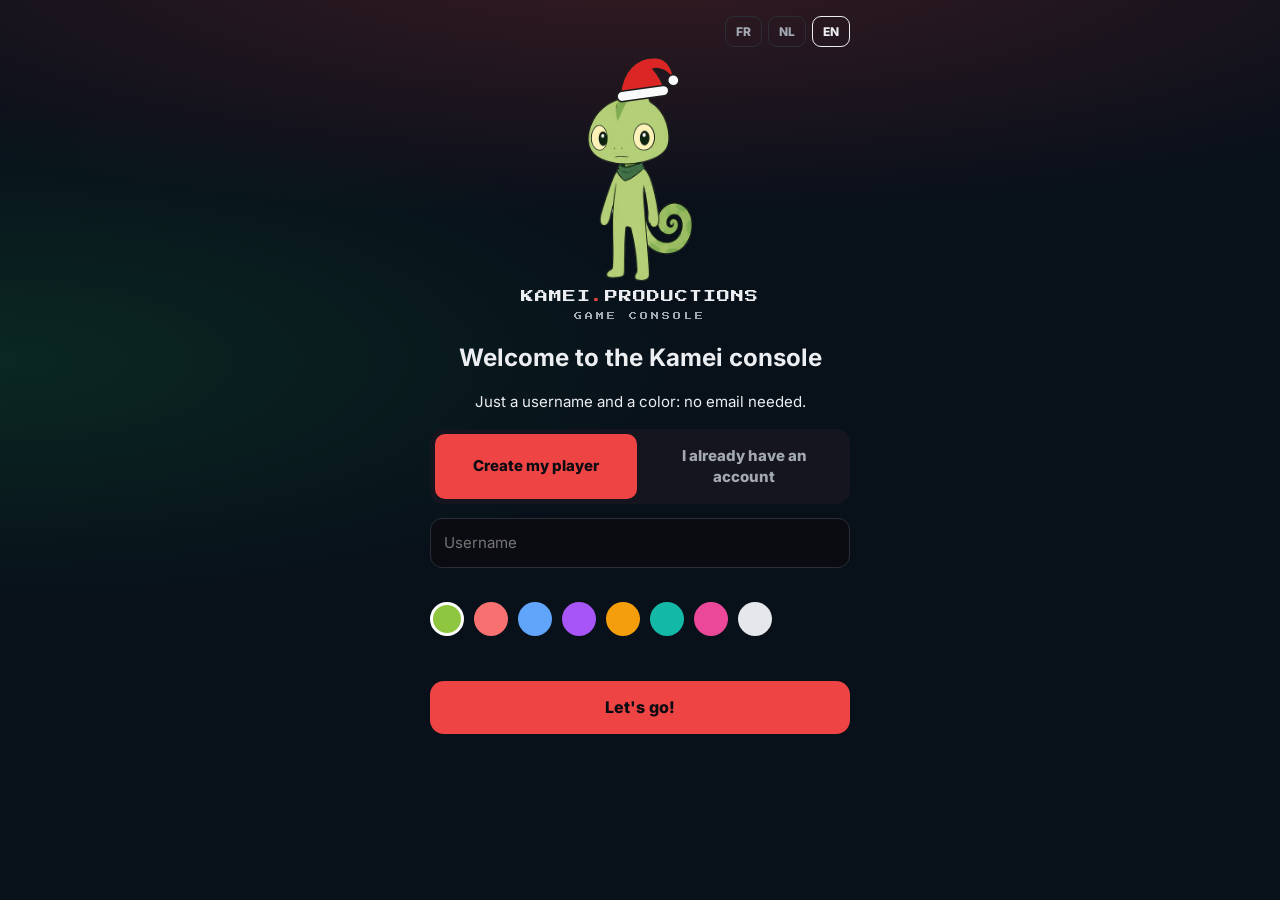
==== commit 25804c94: "Site web : mise à jour (v41)" ====
--- a/docs/index.html
+++ b/docs/index.html
@@ -161,6 +161,10 @@
             border: 1.5px solid color-mix(in srgb, var(--tacc, #8fc63f) 60%, transparent); box-shadow: 0 14px 40px rgba(0,0,0,.55), 0 0 24px color-mix(in srgb, var(--tacc, #8fc63f) 30%, transparent);
             transform: translateY(-140%); transition: transform .45s cubic-bezier(.2,1.3,.4,1), opacity .3s; opacity: 0; touch-action: pan-x; }
   .knotif.on { transform: none; opacity: 1; }
+  .knotif.rep { flex-wrap: wrap; }
+  .knotif .krep { flex: 1 0 100%; display: flex; gap: 8px; margin-top: 2px; }
+  .knotif .krep input { flex: 1; min-width: 0; padding: 10px 12px; border-radius: 12px; border: 1px solid var(--line); background: rgba(0,0,0,.35); color: var(--text); font: 500 14px Inter, sans-serif; }
+  .knotif .krep button { border: 0; border-radius: 12px; padding: 0 14px; background: var(--tacc, #8fc63f); color: #0b0b12; font: 800 13px Inter, sans-serif; }
   .knotif .kav { flex: 0 0 46px; height: 46px; border-radius: 50%; border: 2.5px solid var(--tacc, #8fc63f); background: var(--tacc, #8fc63f) var(--khead) center 16% / 150% auto no-repeat; position: relative; }
   .knotif .kav i { position: absolute; right: -6px; bottom: -6px; font-style: normal; font-size: 18px; }
   .knotif .kt { flex: 1; min-width: 0; }
@@ -355,7 +359,7 @@
     quit: "✕ Quitter", saves: "💾 Sauvegardes", savesTitle: "Sauvegardes", savesHint: "Les sauvegardes du jeu se font aussi toutes seules toutes les 30 s.",
     slotAuto: "Auto (en quittant)", slot: (n) => `Emplacement ${n}`, emptySlot: "Vide", save: "Sauver", load: "Charger",
     savedOk: "Partie sauvegardée", loadedOk: "Partie chargée", failed: "Ça n'a pas marché, réessaie",
-    coverSearching: "Recherche de la jaquette…", coverFound: "Jaquette trouvée", coverNone: "Pas de jaquette trouvée pour ce nom", coverWeb: "Recherche plus large sur le web…", coverSaving: "Enregistrement de la jaquette…", coverGoogle: "🌐 Chercher sur Google Images", coverGoogleHint: "Enregistre l'image sur ton téléphone, puis reviens et touche « Choisir une image comme jaquette ».",
+    romBad: "Ce jeu n'a pas pu être lu sur cet appareil. Supprime-le et ajoute-le à nouveau.", coverSearching: "Recherche de la jaquette…", coverFound: "Jaquette trouvée", coverNone: "Pas de jaquette trouvée pour ce nom", coverWeb: "Recherche plus large sur le web…", coverSaving: "Enregistrement de la jaquette…", coverGoogle: "🌐 Chercher sur Google Images", coverGoogleHint: "Enregistre l'image sur ton téléphone, puis reviens et touche « Choisir une image comme jaquette ».",
     storage: "Le stockage n'est pas disponible ici", language: "Langue", foot: "Émulation : EmulatorJS (GPL-3.0) et cœurs libretro. Jaquettes : projet libretro-thumbnails.",
     padOn: "Manette connectée 🎮 · boutons tactiles cachés", padOff: "Boutons tactiles affichés 👆", other: "Autre",
     getApk: "📱 Télécharger l'appli Android", noApk: "Pas encore de lien vers l'APK",
@@ -383,7 +387,7 @@
     quit: "✕ Stoppen", saves: "💾 Opslaan", savesTitle: "Opgeslagen standen", savesHint: "Het spel bewaart ook zelf elke 30 s.",
     slotAuto: "Auto (bij stoppen)", slot: (n) => `Plaats ${n}`, emptySlot: "Leeg", save: "Opslaan", load: "Laden",
     savedOk: "Spel opgeslagen", loadedOk: "Spel geladen", failed: "Dat lukte niet, probeer opnieuw",
-    coverSearching: "Hoesje zoeken…", coverFound: "Hoesje gevonden", coverNone: "Geen hoesje gevonden voor deze naam", coverWeb: "Breder zoeken op het web…", coverSaving: "Hoesje opslaan…", coverGoogle: "🌐 Zoeken op Google Afbeeldingen", coverGoogleHint: "Sla de afbeelding op je telefoon op, kom terug en tik op « Afbeelding kiezen als hoesje ».",
+    romBad: "Dit spel kon niet worden gelezen op dit toestel. Verwijder het en voeg het opnieuw toe.", coverSearching: "Hoesje zoeken…", coverFound: "Hoesje gevonden", coverNone: "Geen hoesje gevonden voor deze naam", coverWeb: "Breder zoeken op het web…", coverSaving: "Hoesje opslaan…", coverGoogle: "🌐 Zoeken op Google Afbeeldingen", coverGoogleHint: "Sla de afbeelding op je telefoon op, kom terug en tik op « Afbeelding kiezen als hoesje ».",
     storage: "Opslag is hier niet beschikbaar", language: "Taal", foot: "Emulatie: EmulatorJS (GPL-3.0) en libretro-cores. Hoesjes: libretro-thumbnails.",
     padOn: "Controller verbonden 🎮 · aanraakknoppen verborgen", padOff: "Aanraakknoppen zichtbaar 👆", other: "Andere",
     getApk: "📱 Android-app downloaden", noApk: "Nog geen link naar de APK",
@@ -411,7 +415,7 @@
     quit: "✕ Quit", saves: "💾 Saves", savesTitle: "Saves", savesHint: "The game also saves by itself every 30 s.",
     slotAuto: "Auto (when quitting)", slot: (n) => `Slot ${n}`, emptySlot: "Empty", save: "Save", load: "Load",
     savedOk: "Game saved", loadedOk: "Game loaded", failed: "That didn't work, try again",
-    coverSearching: "Looking for the cover…", coverFound: "Cover found", coverNone: "No cover found for this name", coverWeb: "Searching the web more widely…", coverSaving: "Saving the cover…", coverGoogle: "🌐 Search Google Images", coverGoogleHint: "Save the picture on your phone, then come back and tap « Pick an image as cover ».",
+    romBad: "This game couldn't be read on this device. Delete it and add it again.", coverSearching: "Looking for the cover…", coverFound: "Cover found", coverNone: "No cover found for this name", coverWeb: "Searching the web more widely…", coverSaving: "Saving the cover…", coverGoogle: "🌐 Search Google Images", coverGoogleHint: "Save the picture on your phone, then come back and tap « Pick an image as cover ».",
     storage: "Storage isn't available here", language: "Language", foot: "Emulation: EmulatorJS (GPL-3.0) and libretro cores. Covers: libretro-thumbnails project.",
     padOn: "Controller connected 🎮 · touch buttons hidden", padOff: "Touch buttons shown 👆", other: "Other",
     getApk: "📱 Download the Android app", noApk: "No APK link yet",
@@ -482,6 +486,8 @@
   dos:   { label: "MS-DOS", short: "DOS", core: "dos", theme: "#a3a3a3", line: "PC · 1981", scene: ["keys", "#e7e5d8", "#d6d3c4", "#22c55e"], thumbs: ["DOS"], ext: ["dosz", "exe", "com", "bat"], x: 1, threads: 1, heavy: 1, g: "computer" },
   doom:  { label: "Doom", short: "DOOM", core: "prboom", theme: "#b91c1c", line: "id Software · 1993", scene: ["keys", "#3f3f46", "#27272a", "#dc2626"], thumbs: ["DOOM"], ext: ["wad", "iwad", "pwad"], x: 1, g: "computer" },
 };
+// Android app v10: 3DS games open in Azahar / Citra MMJ (installed separately), see n3ds.js
+if (window.KameiNative2) SYSTEMS["3ds"] = { label: "Nintendo 3DS", short: "3DS", core: null, theme: "#ef4444", line: "Nintendo · 2011", scene: ["ds", "#1f2937", "#ef4444"], thumbs: ["Nintendo - Nintendo 3DS"], ext: [], g: "handheld", ext3ds: 1 };
 const EXT = {};
 for (const [k, s] of Object.entries(SYSTEMS)) for (const e of s.ext) EXT[e] = k;
 for (const k of ["gb", "gbc", "gba", "nds", "gg", "ngp", "ws", "vb"]) SYSTEMS[k].g = SYSTEMS[k].g || "handheld";
@@ -595,6 +601,17 @@
   const el = $("toast"); el.textContent = msg; el.classList.toggle("on", !!msg);
   clearTimeout(toast.t); toast.t = setTimeout(() => el.classList.remove("on"), ms);
 }
+/* iPhone / iPad: Safari can lose Blobs kept in IndexedDB, so there the games are stored as plain bytes */
+const IOS = /iP(hone|ad|od)/.test(navigator.userAgent) || (navigator.platform === "MacIntel" && navigator.maxTouchPoints > 1) || /^((?!chrome|android|crios|fxios).)*safari/i.test(navigator.userAgent);
+async function romStore(blob) { return IOS ? await blob.arrayBuffer() : blob; }
+async function romBytes(g) {
+  const b = g && g.blob;
+  if (!b) throw new Error("rom");
+  if (b instanceof ArrayBuffer) return b.slice(0);
+  if (ArrayBuffer.isView(b)) return b.buffer.slice(b.byteOffset, b.byteOffset + b.byteLength);
+  return await b.arrayBuffer();
+}
+window.kameiRomStore = romStore;
 function extOf(name) { const m = /\.([a-z0-9]+)$/i.exec(name); return m ? m[1].toLowerCase() : ""; }
 function baseName(name) { return name.replace(/\.[a-z0-9]+$/i, ""); }
 function cleanTitle(name) {
@@ -884,7 +901,7 @@
     <button class="row" id="mSys">${t("changeSys")}</button>
     <button class="row danger" id="mDel">${t("del")}</button></div>`);
   if ($("mResume")) $("mResume").onclick = () => { closeSheet(); play(g.id, false, "auto"); };
-  gameSlots(g);
+  if (g.system !== "3ds") gameSlots(g);
   $("mPlay").onclick = () => { closeSheet(); play(g.id, false, false); };
   if ($("mBios")) $("mBios").onclick = () => biosSheet(g.system);
   if ($("mTrade")) $("mTrade").onclick = () => window.kameiTrades.open();
@@ -905,6 +922,7 @@
     $("dNo").onclick = closeSheet;
     $("dOk").onclick = async () => { await delGame(g.id); closeSheet(); await load(); toast(t("deleted")); };
   };
+  if (g.system === "3ds" && window.kamei3ds) window.kamei3ds.decorate(g);
 }
 let pickingCoverFor = null;
 $("coverFile").addEventListener("change", async (e) => {
@@ -916,11 +934,15 @@
 });
 
 /* =================== Import =================== */
-$("add").onclick = () => $("file").click();
+$("add").onclick = () => (window.kamei3ds && window.kamei3ds.addChoice ? window.kamei3ds.addChoice() : $("file").click());
 $("file").addEventListener("change", async (e) => {
   const files = [...e.target.files]; e.target.value = "";
-  if (!files.length) return;
-  let added = 0; const problems = []; const batch = {};
+  await importFiles(files);
+});
+// also used by Kamei Events (the admin picks the game file of a tournament): returns the ids of the games added
+async function importFiles(files) {
+  if (!files.length) return [];
+  let added = 0; const problems = []; const batch = {}; const ids = [];
   try { navigator.storage && navigator.storage.persist && navigator.storage.persist(); } catch (_) {}
   toast(t("importing"), 60000);
   for (const f of files) {
@@ -936,11 +958,12 @@
     }
     if (!system) continue;
     const id = baseName(d.inner) + "|" + d.data.size;
-    const blob = new Blob([await d.data.arrayBuffer()], { type: "application/octet-stream" });
+    const raw = new Blob([await d.data.arrayBuffer()], { type: "application/octet-stream" });
+    const blob = await romStore(raw);
     try {
-      await putGame({ id, fileName: f.name, romName: d.inner, title: cleanTitle(d.inner), tags: tags(d.inner), system, size: blob.size,
+      await putGame({ id, fileName: f.name, romName: d.inner, title: cleanTitle(d.inner), tags: tags(d.inner), system, size: raw.size,
                       added: Date.now(), lastPlayed: 0, saveKey: baseName(d.inner), blob, cover: null, coverTried: false, whole: d.whole || null });
-      added++;
+      added++; ids.push(id);
     } catch (err) { problems.push(`${f.name} : ${t("noSpace")}`); }
   }
   await load();
@@ -951,7 +974,18 @@
     $("pOk").onclick = closeSheet;
   } else if (added) toast(t("added", added));
   scrapeMissing();
-});
+  return ids;
+}
+window.kameiImportFiles = importFiles;
+window.kameiCoverOf = async (id) => {
+  const g = await getGame(id); if (!g) return null;
+  if (g.coverBlob) return { blob: g.coverBlob };
+  if (g.cover) return { url: g.cover };
+  if (g.coverTried || !navigator.onLine) return null;
+  const url = await findCover(g);
+  await updateGame(id, url ? { cover: url, coverTried: true } : { coverTried: true });
+  return url ? { url } : null;
+};
 
 /* =================== Library =================== */
 let heroShown = null;   // kept for account.js (forces a refresh when set to null)
@@ -1208,23 +1242,38 @@
 function vibeOn() { try { return localStorage.getItem("kamei-vibe") !== "off"; } catch (e) { return true; } }
 function notifOn() { try { return localStorage.getItem("kamei-notif") !== "off"; } catch (e) { return true; } }
 /* Notification: native when the app is in the background (or a toast when it is open) */
-function notifCard(title, text, onTap) {
+function notifCard(title, text, onTap, opts) {
   let el = $("knotif");
   if (!el) { el = document.createElement("div"); el.id = "knotif"; el.className = "knotif"; document.body.appendChild(el); }
-  const emo = (THEME && THEME.emoji) || "";
-  el.innerHTML = `<div class="kav">${emo ? `<i>${emo}</i>` : ""}</div><div class="kt"><b>${esc(title)}</b>${text ? `<span>${esc(text)}</span>` : ""}</div><div class="kx">✕</div>`;
+  const emo = (THEME && THEME.emoji) || "", reply = opts && opts.reply;
+  el.className = "knotif" + (reply ? " rep" : "");
+  el.innerHTML = `<div class="kav">${emo ? `<i>${emo}</i>` : ""}</div><div class="kt"><b>${esc(title)}</b>${text ? `<span>${esc(text)}</span>` : ""}</div><div class="kx">✕</div>` +
+    (reply ? `<form class="krep"><input maxlength="500" placeholder="${esc(t("replyPh"))}" enterkeyhint="send"><button>${esc(t("replySend"))}</button></form>` : "");
   const hide = () => { el.classList.remove("on"); clearTimeout(notifCard.t); };
-  el.onclick = (e) => { hide(); if (onTap && !e.target.classList.contains("kx")) onTap(); };
+  el.onclick = (e) => { if (e.target.closest(".krep")) return; hide(); if (onTap && !e.target.classList.contains("kx")) onTap(); };
+  // answer straight from the popup (messages)
+  if (reply) {
+    const f = el.querySelector(".krep"), inp = f.querySelector("input");
+    inp.onfocus = () => clearTimeout(notifCard.t);
+    inp.onblur = () => { if (!inp.value.trim()) { clearTimeout(notifCard.t); notifCard.t = setTimeout(hide, 4000); } };
+    f.onsubmit = async (e) => {
+      e.preventDefault();
+      const v = inp.value.trim(); if (!v) return;
+      f.querySelector("button").disabled = true;
+      let ok = false; try { ok = await reply(v); } catch (err) {}
+      hide(); toast(ok ? t("replyOk") : t("replyErr"), 2500);
+    };
+  }
   let y0 = null;
   el.ontouchstart = (e) => { y0 = e.touches[0].clientY; };
   el.ontouchmove = (e) => { if (y0 !== null && e.touches[0].clientY - y0 < -25) { y0 = null; hide(); } };
   requestAnimationFrame(() => el.classList.add("on"));
-  clearTimeout(notifCard.t); notifCard.t = setTimeout(hide, 5500);
+  clearTimeout(notifCard.t); notifCard.t = setTimeout(hide, reply ? 9000 : 5500);
   try { window.kameiVibe && window.kameiVibe(25); } catch (e) {}
 }
-window.kameiNotify = (title, text, onTap) => {
+window.kameiNotify = (title, text, onTap, opts) => {
   if (!notifOn()) return;
-  if (document.visibilityState === "visible") { notifCard(title, text, onTap); return; }
+  if (document.visibilityState === "visible") { notifCard(title, text, onTap, opts); return; }
   try { if (window.KameiNative && KameiNative.notify) KameiNative.notify(title, text || ""); } catch (e) {}
 };
 window.kameiVibe = (ms) => {
@@ -1241,6 +1290,7 @@
   if (resume !== undefined) play.resume = resume === true ? "auto" : (resume || false); else if (!force) play.resume = false;
   const g = await getGame(id);
   if (!g) return;
+  if (g.system === "3ds") { if (window.kamei3ds) window.kamei3ds.launch(g); return; }
   const sy = SYSTEMS[g.system];
   if (!force && sy.bios && sy.bios.need && !(await getBios(g.system))) return biosSheet(g.system, g.id);
   if (!force && sy.heavy && !sessionStorage.getItem("kamei-heavy-" + g.system)) { try { sessionStorage.setItem("kamei-heavy-" + g.system, "1"); } catch (e) {} toast(t("heavy"), 4500); }
@@ -1258,9 +1308,16 @@
   const d = e.data;
   if (d.type === "ready" && current) {
     const s = SYSTEMS[current.system];
-    const go = (bios) => frameWin().postMessage({ type: "load", system: s.core, blob: current.blob, saveKey: current.saveKey || current.title,
+    const go = async (bios) => {
+      // the game is handed over as bytes (Safari can't always read a Blob that came out of IndexedDB)
+      let rom;
+      const R = window.kameiRace && window.kameiRace.frameFlag ? window.kameiRace.frameFlag() : null;
+      try { rom = await romBytes(current); } catch (err) { toast(t("romBad"), 6000); closePlayer(); return; }
+      frameWin().postMessage({ type: "load", system: s.core, blob: rom, saveKey: current.saveKey || current.title,
                              lang: EJS_LANG[lang], color: s.theme, ext: s.x ? (current.whole || extOf(current.romName || "") || null) : null,
-                             threads: !!s.threads, bios, vibe: vibeOn(), resume: play.resume || false, opts: window.kameiGameOpts ? window.kameiGameOpts.forGame(current) : {} }, "*");
+                             threads: !!s.threads, bios, vibe: vibeOn(), resume: R ? false : (play.resume || false), race: R,
+                             opts: R ? {} : window.kameiGameOpts ? window.kameiGameOpts.forGame(current) : {} }, "*", [rom]);
+    };
     if (s.bios) getBios(current.system).then((b) => go(b ? biosZip(b.files) : null)).catch(() => go(null)); else go(null);
   }
   if (d.type === "pad") toast(d.controller ? t("padOn") : t("padOff"));
@@ -1281,10 +1338,12 @@
   load();
 }
 $("quit").onclick = () => {
+  if (window.kameiRace && window.kameiRace.onQuit && window.kameiRace.onQuit() === "stay") return;
   try { frameWin().postMessage({ type: "quit" }, "*"); } catch (e) {}
   closePlayer.t = setTimeout(closePlayer, 3000);
 };
 $("savesBtn").onclick = () => {
+  if (window.kameiRace && window.kameiRace.frameFlag && window.kameiRace.frameFlag()) { toast("🔒 Speedrun"); return; }
   openSheet(`<h3>${t("savesTitle")}</h3><p class="hint">…</p>`);
   frameWin().postMessage({ type: "slots" }, "*");
 };
@@ -1351,6 +1410,9 @@
 <script src="admin.js"></script>
 <script src="pet.js"></script>
 <script src="me.js"></script>
+<script src="events.js"></script>
+<script src="race.js"></script>
+<script src="n3ds.js"></script>
 <script src="tour.js"></script>
 <script src="backup.js"></script>
 <script src="gh.js"></script>
